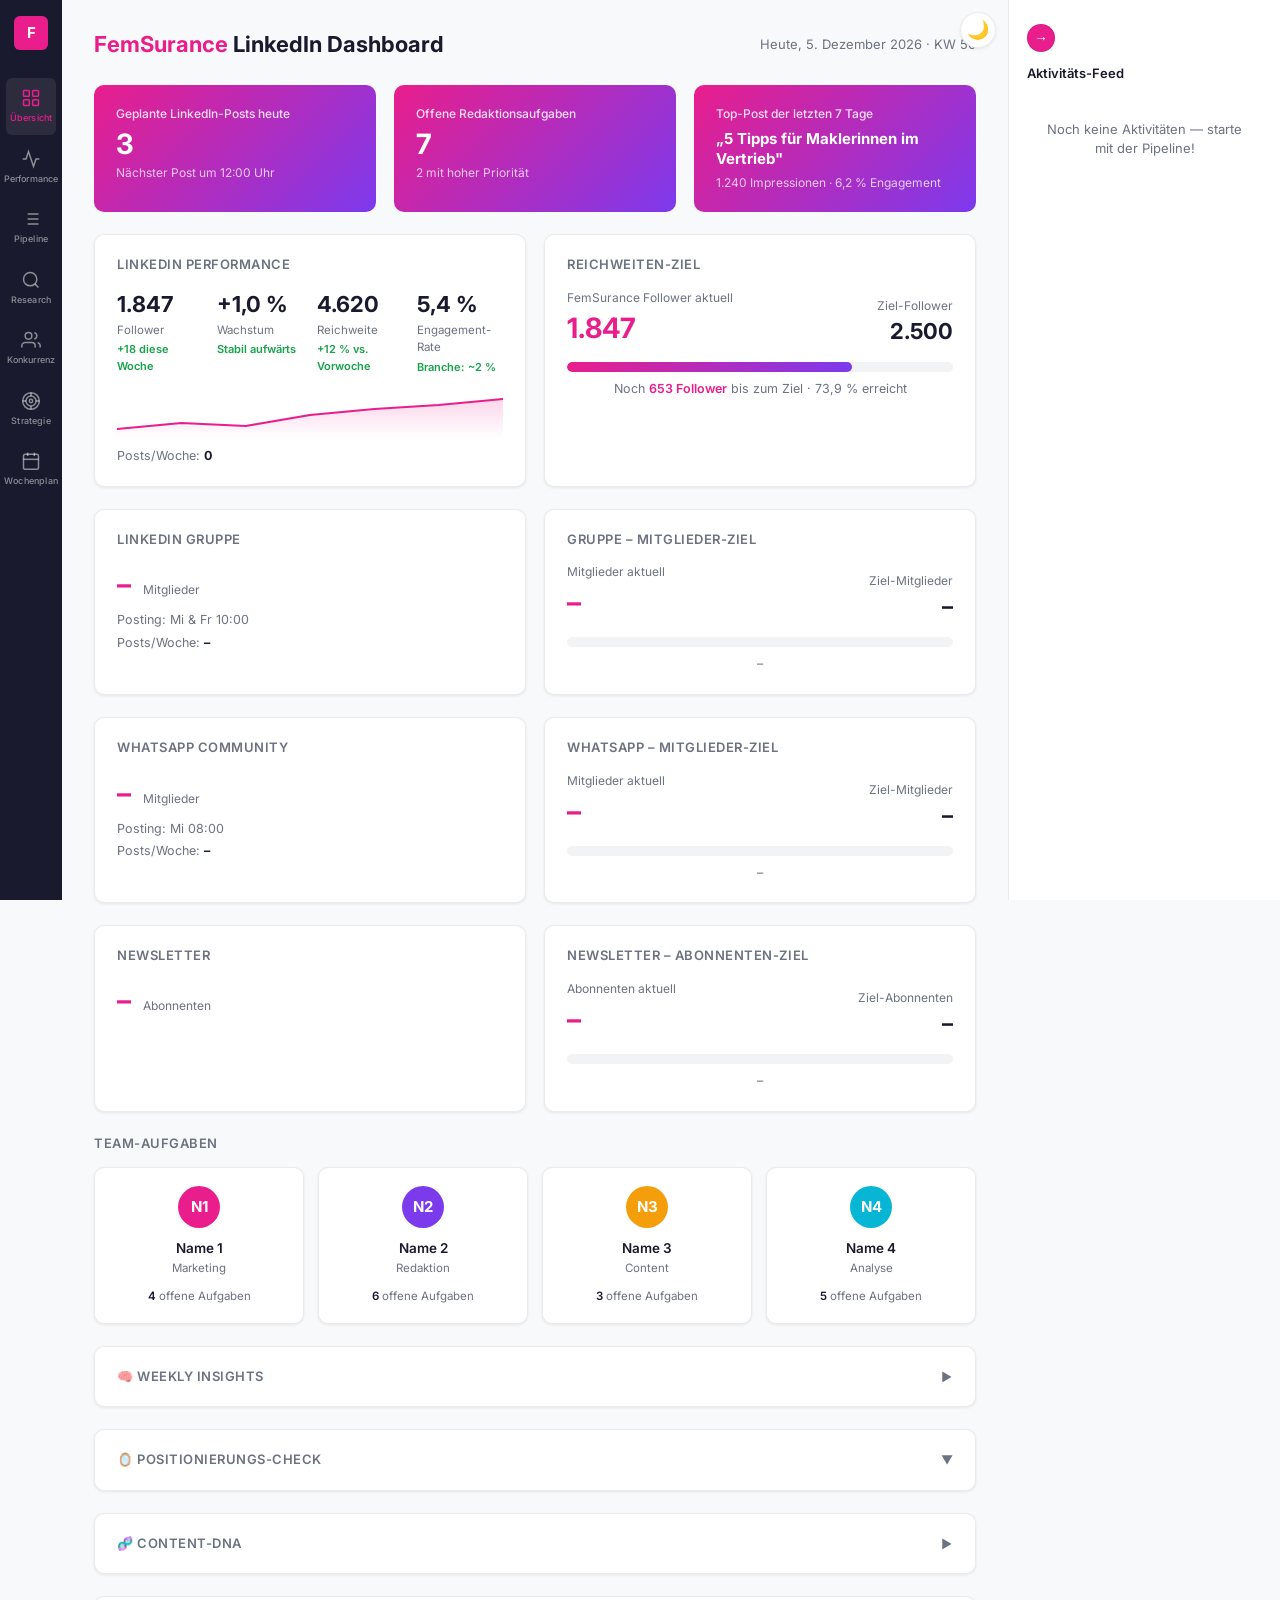
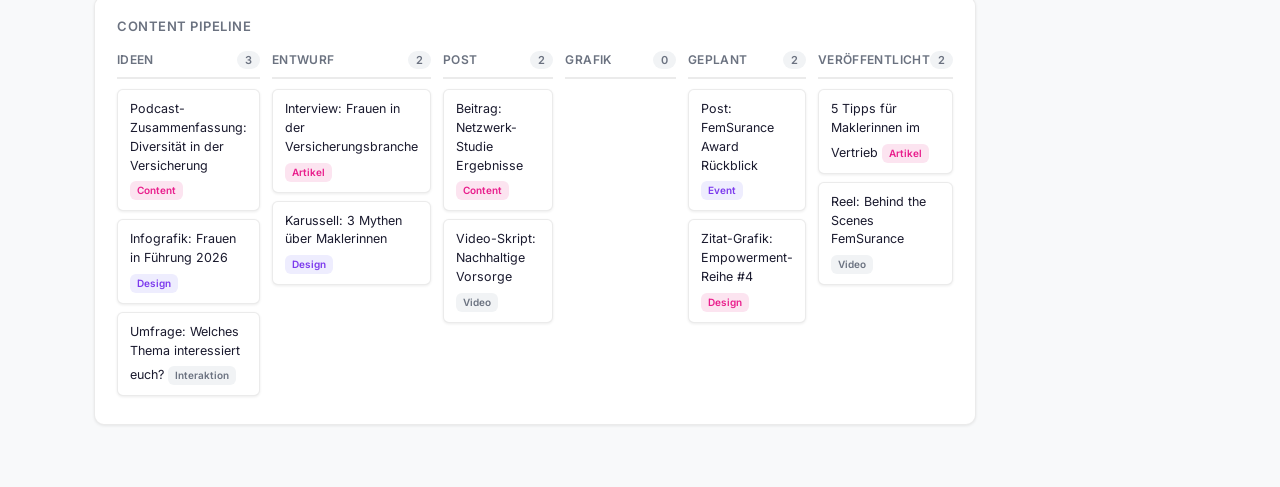
==== dashboard.html @ 6091cc31 "Extract 126 inline styles into CSS classes across 5 files Reduced inline style="" attributes from ~2" ====
<!DOCTYPE html>
<html lang="de">
<head>
<meta charset="UTF-8">
<meta name="viewport" content="width=device-width, initial-scale=1.0">
<title>FemSurance LinkedIn Dashboard</title>
<link rel="preconnect" href="https://fonts.googleapis.com">
<link rel="preconnect" href="https://fonts.gstatic.com" crossorigin>
<link href="https://fonts.googleapis.com/css2?family=Inter:wght@400;500;600;700&display=swap" rel="stylesheet">
<link rel="stylesheet" href="shared.css">
<style>
/* ── Fade-up Animation ── */
@keyframes fadeUp {
  from { opacity: 0; transform: translateY(18px); }
  to   { opacity: 1; transform: translateY(0); }
}
.fade-up {
  opacity: 0;
  animation: fadeUp 0.5s ease forwards;
}
.fade-up:nth-child(1)  { animation-delay: 0.04s; }
.fade-up:nth-child(2)  { animation-delay: 0.10s; }
.fade-up:nth-child(3)  { animation-delay: 0.16s; }
.fade-up:nth-child(4)  { animation-delay: 0.22s; }
.fade-up:nth-child(5)  { animation-delay: 0.28s; }
.fade-up:nth-child(6)  { animation-delay: 0.34s; }
.fade-up:nth-child(7)  { animation-delay: 0.40s; }
.fade-up:nth-child(8)  { animation-delay: 0.46s; }

/* ── Right Sidebar ── */
.sidebar-right {
  position: fixed;
  top: 0; right: 0;
  width: 272px; height: 100vh;
  background: var(--bg-card);
  border-left: 1px solid var(--border);
  overflow-y: auto;
  padding: 24px 18px;
  z-index: 90;
  transition: width 0.3s ease, padding 0.3s ease;
}
.sidebar-right.collapsed {
  width: 40px; padding: 24px 6px; overflow: hidden;
}
.sidebar-right.collapsed h3,
.sidebar-right.collapsed .activity-feed { display: none; }
.feed-toggle {
  width: 28px; height: 28px; border: 1px solid var(--border);
  border-radius: 50%; background: var(--fem-pink); color: #fff;
  cursor: pointer; display: flex; align-items: center; justify-content: center;
  font-size: var(--text-lg); margin-bottom: var(--space-md); transition: transform 0.3s;
  flex-shrink: 0;
}
.feed-toggle:hover { opacity: 0.9; }
.sidebar-right.collapsed .feed-toggle { margin: 0 auto 8px; }
.feed-label {
  writing-mode: vertical-rl; text-orientation: mixed;
  font-size: var(--text-sm); font-weight: 600; color: var(--text-secondary);
  text-align: center; display: none;
}
.sidebar-right.collapsed .feed-label { display: block; margin: 0 auto; }
.sidebar-right h3 {
  font-size: var(--text-md);
  font-weight: 600;
  margin-bottom: var(--space-lg);
  color: var(--text-primary);
}
.activity-feed { display: flex; flex-direction: column; gap: var(--space-md); }
.activity-item {
  display: flex; gap: 10px;
  padding-bottom: 12px;
  border-bottom: 1px solid var(--border);
}
.activity-item:last-child { border-bottom: none; }
.activity-dot {
  width: 8px; height: 8px;
  border-radius: 50%;
  margin-top: 6px;
  flex-shrink: 0;
}
.activity-dot.pink   { background: var(--fem-pink); }
.activity-dot.purple { background: var(--fem-purple); }
.activity-dot.gray   { background: var(--text-secondary); }
.activity-text {
  font-size: 12.5px;
  color: var(--text-primary);
  line-height: 1.55;
}
.activity-text span {
  font-weight: 600;
}
.activity-time {
  font-size: var(--text-sm);
  color: var(--text-secondary);
  margin-top: 2px;
}

/* ── Main Content ── */
.main {
  margin-left: 62px;
  margin-right: 272px;
  padding: 28px 32px 40px;
  min-height: 100vh;
  transition: margin-right 0.3s ease;
}
.page-header {
  display: flex;
  align-items: center;
  justify-content: space-between;
  margin-bottom: var(--space-2xl);
}
.page-header h1 {
  font-size: 22px;
  font-weight: 700;
}
.page-header h1 em {
  font-style: normal;
  color: var(--fem-pink);
}
.header-meta {
  font-size: var(--text-md);
  color: var(--text-secondary);
}

/* ── Cards ── */
.card {
  background: var(--bg-card);
  border: 1px solid var(--border);
  border-radius: var(--radius-md);
  box-shadow: var(--shadow);
  transition: box-shadow 0.2s;
  padding: 20px 22px;
}
.card:hover { box-shadow: 0 4px 12px rgba(0,0,0,0.1); }
.card-title {
  font-size: var(--text-md);
  font-weight: 600;
  color: var(--text-secondary);
  text-transform: uppercase;
  letter-spacing: 0.04em;
  margin-bottom: 14px;
}

/* ── Heute Banner ── */
.banner {
  display: grid;
  grid-template-columns: repeat(3, 1fr);
  gap: 18px;
  margin-bottom: 22px;
}
.banner-item {
  background: linear-gradient(135deg, var(--fem-pink), var(--fem-purple));
  border-radius: var(--radius-md);
  padding: 20px 22px;
  color: #fff;
}
.banner-item .label {
  font-size: var(--text-base);
  opacity: 0.85;
  margin-bottom: 6px;
  font-weight: 500;
}
.banner-item .value {
  font-size: 28px;
  font-weight: 700;
  line-height: 1.1;
}
.banner-item .sub {
  font-size: var(--text-base);
  opacity: 0.75;
  margin-top: 4px;
}

/* ── Stats Row ── */
.stats-row {
  display: grid;
  grid-template-columns: 1fr 1fr;
  gap: 18px;
  margin-bottom: 22px;
}

/* LinkedIn Performance */
.perf-grid {
  display: grid;
  grid-template-columns: repeat(4, 1fr);
  gap: 14px;
  margin-bottom: var(--space-lg);
}
.perf-stat .perf-value {
  font-size: 22px;
  font-weight: 700;
  color: var(--text-primary);
}
.perf-stat .perf-label {
  font-size: 11.5px;
  color: var(--text-secondary);
  margin-top: 1px;
}
.perf-stat .perf-change {
  font-size: var(--text-sm);
  font-weight: 600;
  margin-top: 2px;
}
.perf-change.up   { color: var(--color-success); }
.perf-change.down { color: var(--color-danger); }

/* Sparkline */
.sparkline-container {
  width: 100%;
  height: 48px;
  position: relative;
}
.sparkline-container svg {
  width: 100%;
  height: 100%;
}

/* Reichweiten-Ziel */
.goal-row {
  display: flex;
  justify-content: space-between;
  align-items: flex-end;
  margin-bottom: 14px;
}
.goal-current .goal-value {
  font-size: 28px;
  font-weight: 700;
  color: var(--fem-pink);
}
.goal-current .goal-label {
  font-size: var(--text-base);
  color: var(--text-secondary);
}
.goal-target {
  text-align: right;
}
.goal-target .goal-value {
  font-size: 22px;
  font-weight: 700;
  color: var(--text-primary);
}
.goal-target .goal-label {
  font-size: var(--text-base);
  color: var(--text-secondary);
}
.progress-track {
  width: 100%;
  height: 10px;
  background: var(--bg-secondary);
  border-radius: 5px;
  overflow: hidden;
  margin-bottom: var(--space-sm);
}
.progress-fill {
  height: 100%;
  background: linear-gradient(90deg, var(--fem-pink), var(--fem-purple));
  border-radius: 5px;
  transition: width 1s ease;
}
.goal-diff {
  font-size: 12.5px;
  color: var(--text-secondary);
  text-align: center;
}
.goal-diff strong {
  color: var(--fem-pink);
  font-weight: 600;
}

/* ── Kanban ── */
.kanban-section { margin-bottom: 22px; }
.kanban-board {
  display: grid;
  grid-template-columns: repeat(6, 1fr);
  gap: var(--space-md);
}
.kanban-col {
  min-height: 120px;
}
.kanban-col-header {
  display: flex;
  align-items: center;
  justify-content: space-between;
  margin-bottom: 10px;
  padding-bottom: 8px;
  border-bottom: 2px solid var(--border);
}
.kanban-col-title {
  font-size: var(--text-base);
  font-weight: 600;
  color: var(--text-secondary);
  text-transform: uppercase;
  letter-spacing: 0.03em;
}
.kanban-count {
  font-size: var(--text-sm);
  font-weight: 600;
  background: var(--bg-secondary);
  color: var(--text-secondary);
  border-radius: var(--radius-md);
  padding: 1px 8px;
}
.kanban-card {
  background: var(--bg-card);
  border: 1px solid var(--border);
  border-radius: var(--radius-sm);
  padding: 10px 12px;
  margin-bottom: var(--space-sm);
  font-size: 12.5px;
  color: var(--text-primary);
  box-shadow: var(--shadow);
}
.kanban-card .kanban-tag {
  display: inline-block;
  font-size: var(--text-xs);
  font-weight: 600;
  padding: 2px 7px;
  border-radius: var(--radius-sm);
  margin-top: 6px;
}
.tag-pink   { background: var(--fem-pink-light); color: var(--fem-pink); }
.tag-purple { background: var(--fem-purple-light); color: var(--fem-purple); }
.tag-gray   { background: var(--bg-secondary); color: var(--text-secondary); }

/* ── Team Section ── */
.team-section { margin-bottom: 22px; }
.team-grid {
  display: grid;
  grid-template-columns: repeat(4, 1fr);
  gap: 14px;
}
.team-card {
  background: var(--bg-card);
  border: 1px solid var(--border);
  border-radius: var(--radius-md);
  padding: 18px 16px;
  box-shadow: var(--shadow);
  text-align: center;
}
.team-avatar {
  width: 42px; height: 42px;
  border-radius: 50%;
  margin: 0 auto 10px;
  display: flex; align-items: center; justify-content: center;
  font-weight: 700; font-size: 15px; color: #fff;
}
.team-card:nth-child(1) .team-avatar { background: var(--fem-pink); }
.team-card:nth-child(2) .team-avatar { background: var(--fem-purple); }
.team-card:nth-child(3) .team-avatar { background: #f59e0b; }
.team-card:nth-child(4) .team-avatar { background: var(--color-info); }
.team-name {
  font-size: 13.5px;
  font-weight: 600;
  margin-bottom: 2px;
}
.team-role {
  font-size: 11.5px;
  color: var(--text-secondary);
  margin-bottom: 10px;
}
.team-tasks {
  font-size: 11.5px;
  color: var(--text-secondary);
}
.team-tasks strong {
  color: var(--text-primary);
  font-weight: 600;
}

/* ── Scrollbar ── */
.sidebar-right::-webkit-scrollbar { width: 4px; }
.sidebar-right::-webkit-scrollbar-thumb { background: var(--border); border-radius: 2px; }

/* Insight Engine */
.insight-header { display:flex; align-items:center; cursor:pointer; user-select:none; }
.insight-header .card-title { margin-bottom:0; flex:1; }
.insight-chevron { font-size:var(--text-base); color:var(--text-secondary); transition:transform 0.25s; }
.insight-header.collapsed .insight-chevron { transform:rotate(-90deg); }
.insight-timestamp { font-size:var(--text-sm); color:var(--text-secondary); margin-left:10px; }
.insight-body { overflow:hidden; transition:max-height 0.3s ease, opacity 0.25s; max-height:2000px; opacity:1; }
.insight-body.collapsed { max-height:0; opacity:0; padding:0; }
.insight-btn { padding:10px 22px; border:none; border-radius:var(--radius-sm); background:var(--fem-pink); color:#fff; font-family:inherit; font-size:var(--text-md); font-weight:600; cursor:pointer; transition:opacity 0.2s; }
.insight-btn:hover { opacity:0.9; }
.insight-btn:disabled { opacity:0.5; cursor:not-allowed; }
.insight-btn-outline { padding:8px 16px; border:1px solid var(--border); border-radius:var(--radius-sm); background:var(--bg-card); font-family:inherit; font-size:var(--text-base); font-weight:600; color:var(--text-secondary); cursor:pointer; transition:all 0.2s; }
.insight-btn-outline:hover { border-color:var(--fem-pink); color:var(--fem-pink); }
.insight-btn-outline.success { background:var(--color-success-bg); color:var(--color-success); border-color:var(--color-success); }
.insight-output { margin-top:14px; padding:18px 22px; background:var(--bg-secondary); border-radius:var(--radius-md); font-size:var(--text-md); line-height:1.7; white-space:pre-wrap; color:var(--text-primary); }
.insight-output strong { color:var(--fem-pink); }
.insight-actions { display:flex; gap: var(--space-sm); margin-top:12px; }
/* ── Page-specific overrides ── */
.dm-toggle { right: 284px; }
/* ── Dark Mode (page-specific) ── */
body.dark-mode .sidebar-right { background:var(--bg-card); }
body.dark-mode .tag-pink { background: rgba(233,30,140,0.2); color: var(--fem-pink); }
body.dark-mode .tag-purple { background: rgba(124,58,237,0.2); color: var(--fem-purple); }
body.dark-mode .tag-gray { background: rgba(255,255,255,0.1); }
/* ── Responsive ── */
@media (max-width: 1024px) {
  .main { margin-right: 0; }
  .sidebar-right { display: none; }
  .stats-row, .kanal-row { grid-template-columns: 1fr 1fr; }
}
@media (max-width: 768px) {
  .stats-row, .kanal-row { grid-template-columns: 1fr; }
  .pipeline-kanban { grid-template-columns: repeat(3, 1fr); }
}
@media (max-width: 480px) {
  .pipeline-kanban { grid-template-columns: 1fr 1fr; }
}

/* ── Extracted utility classes ── */
.stat-value-hero { font-size:28px; font-weight:700; color:var(--fem-pink); }
.meta-text-sm { font-size:12px; color:var(--text-secondary); }
.meta-text-inline { font-size:11px; color:var(--text-secondary); margin-left:10px; }
.stat-baseline-row { display:flex; align-items:baseline; gap:12px; margin-bottom:6px; }
.mb-22 { margin-bottom:22px; }
.mb-12 { margin-bottom:12px; }
.mb-0 { margin-bottom:0; }
.clickable { cursor:pointer; }
.text-pink { color:var(--fem-pink); }
.text-primary { color:var(--text-primary); }
</style>
</head>
<body>
<button class="dm-toggle" id="dmToggle" title="Dark Mode" aria-label="Dark Mode umschalten">🌙</button>

<!-- ══════════ Left Navigation ══════════ -->
<nav class="nav-left" role="navigation" aria-label="Hauptnavigation">
  <div class="nav-logo">F</div>
  <ul class="nav-links">
    <a href="dashboard.html" class="active">
      <svg viewBox="0 0 24 24"><rect x="3" y="3" width="7" height="7" rx="1"/><rect x="14" y="3" width="7" height="7" rx="1"/><rect x="3" y="14" width="7" height="7" rx="1"/><rect x="14" y="14" width="7" height="7" rx="1"/></svg>
      Übersicht
    </a>
    <a href="performance.html">
      <svg viewBox="0 0 24 24"><polyline points="22 12 18 12 15 21 9 3 6 12 2 12"/></svg>
      Performance
    </a>
    <a href="pipeline.html">
      <svg viewBox="0 0 24 24"><line x1="8" y1="6" x2="21" y2="6"/><line x1="8" y1="12" x2="21" y2="12"/><line x1="8" y1="18" x2="21" y2="18"/><line x1="3" y1="6" x2="3.01" y2="6"/><line x1="3" y1="12" x2="3.01" y2="12"/><line x1="3" y1="18" x2="3.01" y2="18"/></svg>
      Pipeline
    </a>
    <a href="research.html">
      <svg viewBox="0 0 24 24"><circle cx="11" cy="11" r="8"/><line x1="21" y1="21" x2="16.65" y2="16.65"/></svg>
      Research
    </a>
    <a href="konkurrenz.html">
      <svg viewBox="0 0 24 24"><path d="M17 21v-2a4 4 0 0 0-4-4H5a4 4 0 0 0-4 4v2"/><circle cx="9" cy="7" r="4"/><path d="M23 21v-2a4 4 0 0 0-3-3.87"/><path d="M16 3.13a4 4 0 0 1 0 7.75"/></svg>
      Konkurrenz
    </a>
    <a href="strategie.html">
      <svg viewBox="0 0 24 24"><circle cx="12" cy="12" r="10"/><circle cx="12" cy="12" r="6"/><circle cx="12" cy="12" r="2"/><line x1="12" y1="2" x2="12" y2="6"/><line x1="12" y1="18" x2="12" y2="22"/><line x1="2" y1="12" x2="6" y2="12"/><line x1="18" y1="12" x2="22" y2="12"/></svg>
      Strategie
    </a>
    <a href="wochenplan.html">
      <svg viewBox="0 0 24 24"><rect x="3" y="4" width="18" height="18" rx="2" ry="2"/><line x1="16" y1="2" x2="16" y2="6"/><line x1="8" y1="2" x2="8" y2="6"/><line x1="3" y1="10" x2="21" y2="10"/></svg>
      Wochenplan
    </a>
  </ul>
</nav>

<!-- ══════════ Right Sidebar – Aktivitäts-Feed ══════════ -->
<aside class="sidebar-right" id="feedSidebar">
  <button class="feed-toggle" id="feedToggle" title="Feed ein-/ausblenden">→</button>
  <div class="feed-label">Feed</div>
  <h3>Aktivitäts-Feed</h3>
  <div class="activity-feed" id="activityFeed"></div>
</aside>

<!-- ══════════ Main Content ══════════ -->
<main class="main">

  <!-- Header -->
  <div class="page-header fade-up">
    <h1><em>FemSurance</em> LinkedIn Dashboard</h1>
    <div class="header-meta" id="headerMeta">Heute, 4. April 2026 · KW 14</div>
  </div>

  <!-- ── Heute Banner ── -->
  <div class="banner fade-up">
    <div class="banner-item">
      <div class="label">Geplante LinkedIn-Posts heute</div>
      <div class="value" id="dashPlanned">3</div>
      <div class="sub">Nächster Post um 12:00 Uhr</div>
    </div>
    <div class="banner-item">
      <div class="label">Offene Redaktionsaufgaben</div>
      <div class="value" id="dashTasks">7</div>
      <div class="sub">2 mit hoher Priorität</div>
    </div>
    <div class="banner-item">
      <div class="label">Top-Post der letzten 7 Tage</div>
      <div class="value" style="font-size:15px; line-height:1.35; margin-top:2px;">„5 Tipps für Maklerinnen im Vertrieb"</div>
      <div class="sub">1.240 Impressionen · 6,2 % Engagement</div>
    </div>
  </div>

  <!-- ── Stats Row ── -->
  <div class="stats-row">

    <!-- LinkedIn Performance -->
    <div class="card fade-up">
      <div class="card-title">LinkedIn Performance</div>
      <div class="perf-grid">
        <div class="perf-stat">
          <div class="perf-value">1.847</div>
          <div class="perf-label">Follower</div>
          <div class="perf-change up">+18 diese Woche</div>
        </div>
        <div class="perf-stat">
          <div class="perf-value">+1,0 %</div>
          <div class="perf-label">Wachstum</div>
          <div class="perf-change up">Stabil aufwärts</div>
        </div>
        <div class="perf-stat">
          <div class="perf-value">4.620</div>
          <div class="perf-label">Reichweite</div>
          <div class="perf-change up">+12 % vs. Vorwoche</div>
        </div>
        <div class="perf-stat">
          <div class="perf-value">5,4 %</div>
          <div class="perf-label">Engagement-Rate</div>
          <div class="perf-change up">Branche: ~2 %</div>
        </div>
      </div>
      <div class="sparkline-container">
        <svg viewBox="0 0 300 48" preserveAspectRatio="none">
          <defs>
            <linearGradient id="sparkGrad" x1="0" y1="0" x2="0" y2="1">
              <stop offset="0%" stop-color="var(--fem-pink)" stop-opacity="0.18"/>
              <stop offset="100%" stop-color="var(--fem-pink)" stop-opacity="0"/>
            </linearGradient>
          </defs>
          <path d="M0,38 L50,32 L100,35 L150,24 L200,18 L250,14 L300,8" fill="none" stroke="var(--fem-pink)" stroke-width="2" stroke-linecap="round" stroke-linejoin="round"/>
          <path d="M0,38 L50,32 L100,35 L150,24 L200,18 L250,14 L300,8 L300,48 L0,48 Z" fill="url(#sparkGrad)"/>
        </svg>
      </div>
      <div style="font-size:12.5px; color:var(--text-secondary); margin-top:8px;">Posts/Woche: <strong class="text-primary" id="dashCompanyPpw">0</strong></div>
    </div>

    <!-- Reichweiten-Ziel -->
    <div class="card fade-up">
      <div class="card-title">Reichweiten-Ziel</div>
      <div class="goal-row">
        <div class="goal-current">
          <div class="goal-label">FemSurance Follower aktuell</div>
          <div class="goal-value">1.847</div>
        </div>
        <div class="goal-target">
          <div class="goal-label">Ziel-Follower</div>
          <div class="goal-value">2.500</div>
        </div>
      </div>
      <div class="progress-track">
        <div class="progress-fill" style="width: 73.9%;"></div>
      </div>
      <div class="goal-diff">Noch <strong>653 Follower</strong> bis zum Ziel · 73,9 % erreicht</div>
    </div>
  </div>

  <!-- ── LinkedIn Gruppe ── -->
  <div class="stats-row">
    <div class="card fade-up">
      <div class="card-title">LinkedIn Gruppe</div>
      <div class="stat-baseline-row">
        <div class="stat-value-hero" id="dashGruppeCount">–</div>
        <div class="meta-text-sm">Mitglieder</div>
      </div>
      <div style="font-size:12.5px; color:var(--text-secondary); margin-bottom:4px;">Posting: Mi &amp; Fr 10:00</div>
      <div style="font-size:12.5px; color:var(--text-secondary);">Posts/Woche: <strong class="text-primary" id="dashGruppePpw">–</strong></div>
    </div>
    <div class="card fade-up">
      <div class="card-title">Gruppe – Mitglieder-Ziel</div>
      <div class="goal-row">
        <div class="goal-current">
          <div class="goal-label">Mitglieder aktuell</div>
          <div class="goal-value text-pink" id="dashGruppeCurrent">–</div>
        </div>
        <div class="goal-target">
          <div class="goal-label">Ziel-Mitglieder</div>
          <div class="goal-value" id="dashGruppeGoalVal">–</div>
        </div>
      </div>
      <div class="progress-track">
        <div class="progress-fill" id="dashGruppeBar" style="width:0%;"></div>
      </div>
      <div class="goal-diff" id="dashGruppeDiff">–</div>
    </div>
  </div>

  <!-- ── WhatsApp Community ── -->
  <div class="stats-row">
    <div class="card fade-up">
      <div class="card-title">WhatsApp Community</div>
      <div class="stat-baseline-row">
        <div class="stat-value-hero" id="dashWhatsappCount">–</div>
        <div class="meta-text-sm">Mitglieder</div>
      </div>
      <div style="font-size:12.5px; color:var(--text-secondary); margin-bottom:4px;">Posting: Mi 08:00</div>
      <div style="font-size:12.5px; color:var(--text-secondary);">Posts/Woche: <strong class="text-primary" id="dashWhatsappPpw">–</strong></div>
    </div>
    <div class="card fade-up">
      <div class="card-title">WhatsApp – Mitglieder-Ziel</div>
      <div class="goal-row">
        <div class="goal-current">
          <div class="goal-label">Mitglieder aktuell</div>
          <div class="goal-value text-pink" id="dashWhatsappCurrent">–</div>
        </div>
        <div class="goal-target">
          <div class="goal-label">Ziel-Mitglieder</div>
          <div class="goal-value" id="dashWhatsappGoalVal">–</div>
        </div>
      </div>
      <div class="progress-track">
        <div class="progress-fill" id="dashWhatsappBar" style="width:0%;"></div>
      </div>
      <div class="goal-diff" id="dashWhatsappDiff">–</div>
    </div>
  </div>

  <!-- ── Newsletter ── -->
  <div class="stats-row">
    <div class="card fade-up">
      <div class="card-title">Newsletter</div>
      <div class="stat-baseline-row">
        <div class="stat-value-hero" id="dashNewsletterCount">–</div>
        <div class="meta-text-sm">Abonnenten</div>
      </div>
    </div>
    <div class="card fade-up">
      <div class="card-title">Newsletter – Abonnenten-Ziel</div>
      <div class="goal-row">
        <div class="goal-current">
          <div class="goal-label">Abonnenten aktuell</div>
          <div class="goal-value text-pink" id="dashNewsletterCurrent">–</div>
        </div>
        <div class="goal-target">
          <div class="goal-label">Ziel-Abonnenten</div>
          <div class="goal-value" id="dashNewsletterGoalVal">–</div>
        </div>
      </div>
      <div class="progress-track">
        <div class="progress-fill" id="dashNewsletterBar" style="width:0%;"></div>
      </div>
      <div class="goal-diff" id="dashNewsletterDiff">–</div>
    </div>
  </div>

  <!-- ── Team-Aufgaben ── -->
  <div class="team-section fade-up">
    <div class="card-title" style="margin-bottom: 14px;">Team-Aufgaben</div>
    <div class="team-grid">
      <div class="team-card">
        <div class="team-avatar">N1</div>
        <div class="team-name">Name 1</div>
        <div class="team-role">Marketing</div>
        <div class="team-tasks"><strong>4</strong> offene Aufgaben</div>
      </div>
      <div class="team-card">
        <div class="team-avatar">N2</div>
        <div class="team-name">Name 2</div>
        <div class="team-role">Redaktion</div>
        <div class="team-tasks"><strong>6</strong> offene Aufgaben</div>
      </div>
      <div class="team-card">
        <div class="team-avatar">N3</div>
        <div class="team-name">Name 3</div>
        <div class="team-role">Content</div>
        <div class="team-tasks"><strong>3</strong> offene Aufgaben</div>
      </div>
      <div class="team-card">
        <div class="team-avatar">N4</div>
        <div class="team-name">Name 4</div>
        <div class="team-role">Analyse</div>
        <div class="team-tasks"><strong>5</strong> offene Aufgaben</div>
      </div>
    </div>
  </div>

  <!-- ── Insight Engine ── -->
  <div class="card fade-up mb-22">
    <div class="insight-header" id="insightHeader">
      <div class="card-title">🧠 Weekly Insights</div>
      <span class="insight-timestamp" id="insightTimestamp"></span>
      <span class="insight-chevron">▼</span>
    </div>
    <div class="insight-body" id="insightBody">
      <div class="mb-12">
        <button class="insight-btn" id="insightGenBtn">Insights generieren</button>
        <span class="meta-text-inline">Analysiert Performance, Konkurrenz &amp; Trends</span>
      </div>
      <div id="insightOutput"></div>
      <div class="insight-actions" id="insightActions" style="display:none;">
        <button class="insight-btn-outline" id="insightCopy">📋 Kopieren</button>
        <button class="insight-btn-outline" id="insightToWP">→ Wochenplan übernehmen</button>
      </div>
    </div>
  </div>

  <!-- ── Positionierungs-Check ── -->
  <div class="card fade-up mb-22">
    <div class="insight-header clickable" id="posHeader">
      <div class="card-title mb-0">🪞 Positionierungs-Check</div>
      <span class="insight-timestamp" id="posTimestamp"></span>
      <span class="insight-chevron">▼</span>
    </div>
    <div class="insight-body collapsed" id="posBody">
      <div class="mb-12">
        <button class="insight-btn" id="posGenBtn">🪞 Check starten</button>
        <span class="meta-text-inline">Analysiert wie FemSurance aktuell wirkt</span>
      </div>
      <div id="posOutput"></div>
      <div class="insight-actions" id="posActions" style="display:none;">
        <button class="insight-btn-outline" id="posCopy">📋 Kopieren</button>
        <button class="insight-btn-outline" id="posToWP">→ Wochenplan übernehmen</button>
      </div>
    </div>
  </div>

  <!-- ── Content-DNA ── -->
  <div class="card fade-up mb-22">
    <div class="insight-header collapsed clickable" id="dnaHeader">
      <div class="card-title mb-0">🧬 Content-DNA</div>
      <span class="insight-timestamp" id="dnaTimestamp"></span>
      <span class="insight-chevron">▼</span>
    </div>
    <div class="insight-body collapsed" id="dnaBody">
      <div class="mb-12">
        <button class="insight-btn" id="dnaGenBtn">🧬 DNA analysieren</button>
        <span class="meta-text-inline">Erkennt das Muster das FemSurance einzigartig macht</span>
      </div>
      <div id="dnaOutput"></div>
      <div class="insight-actions" id="dnaActions" style="display:none;">
        <button class="insight-btn-outline" id="dnaCopy">📋 Kopieren</button>
        <button class="insight-btn-outline" id="dnaToPlaybook">→ Playbook übernehmen</button>
      </div>
    </div>
  </div>


  <!-- ── Content Pipeline Kanban ── -->
  <div class="kanban-section card fade-up">
    <div class="card-title">Content Pipeline</div>
    <div class="kanban-board">

      <!-- Ideen -->
      <div class="kanban-col">
        <div class="kanban-col-header">
          <span class="kanban-col-title">Ideen</span>
          <span class="kanban-count" id="dashIdeen">3</span>
        </div>
        <div class="kanban-card">
          Podcast-Zusammenfassung: Diversität in der Versicherung
          <div class="kanban-tag tag-pink">Content</div>
        </div>
        <div class="kanban-card">
          Infografik: Frauen in Führung 2026
          <div class="kanban-tag tag-purple">Design</div>
        </div>
        <div class="kanban-card">
          Umfrage: Welches Thema interessiert euch?
          <div class="kanban-tag tag-gray">Interaktion</div>
        </div>
      </div>

      <!-- Entwurf -->
      <div class="kanban-col">
        <div class="kanban-col-header">
          <span class="kanban-col-title">Entwurf</span>
          <span class="kanban-count" id="dashEntwurf">2</span>
        </div>
        <div class="kanban-card">
          Interview: Frauen in der Versicherungsbranche
          <div class="kanban-tag tag-pink">Artikel</div>
        </div>
        <div class="kanban-card">
          Karussell: 3 Mythen über Maklerinnen
          <div class="kanban-tag tag-purple">Design</div>
        </div>
      </div>

      <!-- Post -->
      <div class="kanban-col">
        <div class="kanban-col-header">
          <span class="kanban-col-title">Post</span>
          <span class="kanban-count" id="dashPost">2</span>
        </div>
        <div class="kanban-card">
          Beitrag: Netzwerk-Studie Ergebnisse
          <div class="kanban-tag tag-pink">Content</div>
        </div>
        <div class="kanban-card">
          Video-Skript: Nachhaltige Vorsorge
          <div class="kanban-tag tag-gray">Video</div>
        </div>
      </div>

      <!-- Grafik -->
      <div class="kanban-col">
        <div class="kanban-col-header">
          <span class="kanban-col-title">Grafik</span>
          <span class="kanban-count" id="dashGrafik">0</span>
        </div>
      </div>

      <!-- Geplant -->
      <div class="kanban-col">
        <div class="kanban-col-header">
          <span class="kanban-col-title">Geplant</span>
          <span class="kanban-count" id="dashGeplant">2</span>
        </div>
        <div class="kanban-card">
          Post: FemSurance Award Rückblick
          <div class="kanban-tag tag-purple">Event</div>
        </div>
        <div class="kanban-card">
          Zitat-Grafik: Empowerment-Reihe #4
          <div class="kanban-tag tag-pink">Design</div>
        </div>
      </div>

      <!-- Veröffentlicht -->
      <div class="kanban-col">
        <div class="kanban-col-header">
          <span class="kanban-col-title">Veröffentlicht</span>
          <span class="kanban-count" id="dashPublish">2</span>
        </div>
        <div class="kanban-card">
          5 Tipps für Maklerinnen im Vertrieb
          <div class="kanban-tag tag-pink">Artikel</div>
        </div>
        <div class="kanban-card">
          Reel: Behind the Scenes FemSurance
          <div class="kanban-tag tag-gray">Video</div>
        </div>
      </div>

    </div>
  </div>



</main>

<script src="shared.js"></script>
<script>
const INSIGHT_API_KEY = ANTHROPIC_API_KEY;

// ── Feed Sidebar Toggle ──
(function() {
  const sidebar = document.getElementById('feedSidebar');
  const toggle = document.getElementById('feedToggle');
  const main = document.querySelector('.main');
  function setFeedState(collapsed) {
    if (collapsed) {
      sidebar.classList.add('collapsed');
      main.style.marginRight = '40px';
      toggle.textContent = '←';
    } else {
      sidebar.classList.remove('collapsed');
      main.style.marginRight = '272px';
      toggle.textContent = '→';
    }
    localStorage.setItem('fem_feed_collapsed', collapsed);
  }
  toggle.addEventListener('click', () => {
    setFeedState(!sidebar.classList.contains('collapsed'));
  });
  if (localStorage.getItem('fem_feed_collapsed') === 'true') setFeedState(true);
})();

// ── Load cached data from localStorage ──
(function() {
  const now = new Date();
  const meta = document.getElementById('headerMeta');
  const days = ['Sonntag','Montag','Dienstag','Mittwoch','Donnerstag','Freitag','Samstag'];
  const months = ['Januar','Februar','März','April','Mai','Juni','Juli','August','September','Oktober','November','Dezember'];
  const kw = Math.ceil(((now - new Date(now.getFullYear(),0,1)) / 86400000 + new Date(now.getFullYear(),0,1).getDay() + 1) / 7);
  meta.textContent = `Heute, ${now.getDate()}. ${months[now.getMonth()]} ${now.getFullYear()} · KW ${kw}`;

  // Pipeline board data
  try {
    const cards = JSON.parse(localStorage.getItem('fem_pipeline_board') || '[]');
    if (cards.length) {
      const count = col => cards.filter(c => c.col === col).length;
      // Migrate old "review" to "post"
      cards.forEach(c => { if (c.col === 'review') c.col = 'post'; });
      const ideen = count('ideen'), entwurf = count('entwurf'), post = count('post'), grafik = count('grafik'), geplant = count('geplant'), publish = count('publish');
      document.getElementById('dashIdeen').textContent = ideen;
      document.getElementById('dashEntwurf').textContent = entwurf;
      document.getElementById('dashPost').textContent = post;
      document.getElementById('dashGrafik').textContent = grafik;
      document.getElementById('dashGeplant').textContent = geplant;
      document.getElementById('dashPublish').textContent = publish;
      document.getElementById('dashPlanned').textContent = geplant;
      document.getElementById('dashTasks').textContent = ideen + entwurf + post + grafik;

      // Count published posts by platform in last 7 days
      const now7 = new Date();
      const weekAgo = new Date(now7.getTime() - 7 * 24 * 60 * 60 * 1000);
      function parseDue(d) {
        if (!d) return null;
        const parts = d.replace(/\.$/, '').split('.');
        if (parts.length < 2) return null;
        const day = parseInt(parts[0]), month = parseInt(parts[1]) - 1;
        const year = parts[2] ? parseInt(parts[2]) : now7.getFullYear();
        return new Date(year, month, day);
      }
      const published = cards.filter(c => c.col === 'publish');
      let cpCount = 0, grCount = 0, waCount = 0;
      published.forEach(c => {
        const d = parseDue(c.due);
        const recent = !d || d >= weekAgo;
        if (c.format === 'Company Page' && recent) cpCount++;
        else if (c.format === 'Gruppe' && recent) grCount++;
        else if (c.format === 'WhatsApp' && recent) waCount++;
      });
      document.getElementById('dashCompanyPpw').textContent = cpCount;
      document.getElementById('dashGruppePpw').textContent = grCount;
      document.getElementById('dashWhatsappPpw').textContent = waCount;
    }
  } catch(e) { console.warn('Daten-Ladefehler:', e.message); }

  // Konkurrenz data
  try {
    const raw = JSON.parse(localStorage.getItem('fem_konkurrenz_data') || '{}');
    const kd = Array.isArray(raw) ? {} : raw;
    const f = parseInt(kd.femFollower) || 0;
    const goal = parseInt(kd.goal) || 2500;
    const gm = parseInt(kd.gruppeMembers) || 0;
    const gg = parseInt(kd.gruppeGoal) || 0;
    const gpw = parseInt(kd.gruppePostsPerWeek) || 0;
    const wm = parseInt(kd.whatsappMembers) || 0;
    const wg = parseInt(kd.whatsappGoal) || 0;
    const wpw = parseInt(kd.whatsappPostsPerWeek) || 0;

    // Row 1: Company Page (Reichweiten-Ziel card, already in stats-row above)
    if (f > 0) {
      document.querySelectorAll('.perf-value')[0].textContent = f.toLocaleString('de-DE');
      document.querySelector('.goal-current .goal-value').textContent = f.toLocaleString('de-DE');
      document.querySelector('.goal-target .goal-value').textContent = goal.toLocaleString('de-DE');
      const pct = goal > 0 ? Math.min((f / goal) * 100, 100) : 0;
      const remaining = Math.max(goal - f, 0);
      document.querySelector('.progress-fill').style.width = pct.toFixed(1) + '%';
      document.querySelector('.goal-diff').innerHTML = `Noch <strong>${remaining.toLocaleString('de-DE')} Follower</strong> bis zum Ziel · ${pct.toFixed(1)} % erreicht`;
    }

    // Row 2: LinkedIn Gruppe
    function updateGoalBlock(current, goal, countId, currentId, goalValId, barId, diffId, label) {
      const c = parseInt(current) || 0, g = parseInt(goal) || 0;
      document.getElementById(countId).textContent = c > 0 ? c.toLocaleString('de-DE') : '–';
      document.getElementById(currentId).textContent = c > 0 ? c.toLocaleString('de-DE') : '–';
      document.getElementById(goalValId).textContent = g > 0 ? g.toLocaleString('de-DE') : '–';
      const pct = g > 0 ? Math.min((c / g) * 100, 100) : 0;
      const remaining = Math.max(g - c, 0);
      document.getElementById(barId).style.width = pct.toFixed(1) + '%';
      document.getElementById(diffId).innerHTML = g > 0
        ? `Noch <strong>${remaining.toLocaleString('de-DE')} ${label}</strong> bis zum Ziel · ${pct.toFixed(1)} % erreicht`
        : '–';
    }
    updateGoalBlock(gm, gg, 'dashGruppeCount', 'dashGruppeCurrent', 'dashGruppeGoalVal', 'dashGruppeBar', 'dashGruppeDiff', 'Mitglieder');
    updateGoalBlock(wm, wg, 'dashWhatsappCount', 'dashWhatsappCurrent', 'dashWhatsappGoalVal', 'dashWhatsappBar', 'dashWhatsappDiff', 'Mitglieder');

    // Newsletter
    const ns = parseInt(kd.newsletterSubscribers) || 0;
    const ng = parseInt(kd.newsletterGoal) || 0;
    updateGoalBlock(ns, ng, 'dashNewsletterCount', 'dashNewsletterCurrent', 'dashNewsletterGoalVal', 'dashNewsletterBar', 'dashNewsletterDiff', 'Abonnenten');
  } catch(e) { console.warn('Daten-Ladefehler:', e.message); }
  // ══════════ AKTIVITÄTS-FEED ══════════
  function relTime(dateStr) {
    if (!dateStr) return '';
    const d = new Date(dateStr);
    if (isNaN(d)) return '';
    const now = new Date();
    const diffMs = now - d;
    const diffDays = Math.floor(diffMs / 86400000);
    if (diffDays === 0) return 'Heute';
    if (diffDays === 1) return 'Gestern';
    if (diffDays < 7) return `Vor ${diffDays} Tagen`;
    if (diffDays < 30) return `Vor ${Math.floor(diffDays / 7)} Wochen`;
    return `Vor ${Math.floor(diffDays / 30)} Monaten`;
  }

  function buildFeed() {
    const events = [];

    // 1. Pipeline card status changes (published posts)
    try {
      const cards = JSON.parse(localStorage.getItem('fem_pipeline_board') || '[]');
      const colLabels = { ideen: 'Ideen', entwurf: 'Entwurf', post: 'Post', grafik: 'Grafik', geplant: 'Geplant', publish: 'Veröffentlicht' };
      // Published posts
      cards.filter(c => c.col === 'publish' && !c.archivedOutline).slice(0, 5).forEach(c => {
        events.push({
          text: `<span>Post veröffentlicht</span>: „${c.title}" · ${c.format || ''}`,
          color: 'pink',
          date: c.due ? new Date(2026, parseInt(c.due.split('.')[1]) - 1, parseInt(c.due.split('.')[0])) : new Date(),
          sort: c.due ? new Date(2026, parseInt(c.due.split('.')[1]) - 1, parseInt(c.due.split('.')[0])).getTime() : Date.now() - 100
        });
      });
      // Recent cards in pipeline (not published)
      cards.filter(c => c.col !== 'publish' && c.col !== 'ideen').slice(0, 5).forEach(c => {
        events.push({
          text: `<span>Karte</span> „${c.title}" in ${colLabels[c.col] || c.col}`,
          color: 'gray',
          date: new Date(),
          sort: Date.now() - 200 - Math.random() * 100000
        });
      });
    } catch(e) { console.warn('Daten-Ladefehler:', e.message); }

    // 2. Saved weekly plans
    try {
      for (let i = 0; i < localStorage.length; i++) {
        const k = localStorage.key(i);
        if (k && k.startsWith('fem_wochenplan_KW')) {
          const kwMatch = k.match(/KW(\d+)_(\d+)/);
          if (kwMatch) {
            events.push({
              text: `<span>Wochenplan</span> KW ${kwMatch[1]} gespeichert`,
              color: 'purple',
              date: new Date(),
              sort: Date.now() - 300000
            });
          }
        }
      }
    } catch(e) { console.warn('Daten-Ladefehler:', e.message); }

    // 3. Follower update
    try {
      const kd = JSON.parse(localStorage.getItem('fem_konkurrenz_data') || '{}');
      const fol = Array.isArray(kd) ? 0 : (parseInt(kd.femFollower) || 0);
      if (fol > 0) {
        events.push({
          text: `<span>Follower</span> aktuell: ${fol.toLocaleString('de-DE')}`,
          color: 'pink',
          date: new Date(),
          sort: Date.now() - 500000
        });
      }
    } catch(e) { console.warn('Daten-Ladefehler:', e.message); }

    // 4. Performance history
    try {
      const hist = JSON.parse(localStorage.getItem('fem_performance_history') || '[]');
      hist.slice(0, 3).forEach(h => {
        const imp = h.inhalte_30d?.impressions || h.site?.impressions || h.post?.impressions || '';
        events.push({
          text: `<span>Performance</span> KW ${h.kw || '?'} gespeichert${imp ? ' · ' + parseInt(imp).toLocaleString('de-DE') + ' Impressions' : ''}`,
          color: 'purple',
          date: h.savedAt ? new Date(h.savedAt) : new Date(),
          sort: h.savedAt ? new Date(h.savedAt).getTime() : Date.now() - 600000
        });
      });
    } catch(e) { console.warn('Daten-Ladefehler:', e.message); }

    // Sort newest first, limit 15
    events.sort((a, b) => b.sort - a.sort);
    const feed = document.getElementById('activityFeed');

    if (!events.length) {
      feed.innerHTML = '<div style="padding:20px; text-align:center; color:var(--text-secondary); font-size:13px;">Noch keine Aktivitäten — starte mit der Pipeline!</div>';
      return;
    }

    feed.innerHTML = events.slice(0, 15).map(e => `
      <div class="activity-item">
        <div class="activity-dot ${e.color}"></div>
        <div>
          <div class="activity-text">${e.text}</div>
          <div class="activity-time">${relTime(e.date)}</div>
        </div>
      </div>
    `).join('');
  }
  buildFeed();

  // ══════════ INSIGHT ENGINE ══════════
  const currentKW = kw;

  // Collapse toggle
  const insightCollapsed = localStorage.getItem('fem_insights_collapsed') === 'true';
  if (insightCollapsed) {
    document.getElementById('insightHeader').classList.add('collapsed');
    document.getElementById('insightBody').classList.add('collapsed');
  }
  document.getElementById('insightHeader').addEventListener('click', () => {
    const h = document.getElementById('insightHeader');
    const b = document.getElementById('insightBody');
    h.classList.toggle('collapsed');
    b.classList.toggle('collapsed');
    localStorage.setItem('fem_insights_collapsed', h.classList.contains('collapsed'));
  });

  // Show last saved insights
  const insightKey = `fem_insights_KW${currentKW}`;
  const savedInsight = localStorage.getItem(insightKey);
  if (savedInsight) {
    try {
      const data = JSON.parse(savedInsight);
      showInsight(data.text, data.savedAt);
    } catch { showInsight(savedInsight); }
  } else {
    // If no insights, collapse by default
    if (!insightCollapsed) {
      document.getElementById('insightHeader').classList.add('collapsed');
      document.getElementById('insightBody').classList.add('collapsed');
    }
  }

  function showInsight(text, savedAt) {
    document.getElementById('insightOutput').innerHTML = `<div class="insight-output">${text.replace(/\n/g, '<br>')}</div>`;
    document.getElementById('insightActions').style.display = 'flex';
    if (savedAt) {
      const d = new Date(savedAt);
      document.getElementById('insightTimestamp').textContent = `Zuletzt: ${d.toLocaleDateString('de-DE')} ${d.toLocaleTimeString('de-DE',{hour:'2-digit',minute:'2-digit'})}`;
    }
    // Open if collapsed
    document.getElementById('insightHeader').classList.remove('collapsed');
    document.getElementById('insightBody').classList.remove('collapsed');
  }

  // Generate
  document.getElementById('insightGenBtn').addEventListener('click', async () => {
    const btn = document.getElementById('insightGenBtn');
    btn.disabled = true; btn.textContent = 'Wird analysiert...';

    try {
      // Collect all data
      const parts = [`Aktuelle KW: ${currentKW}`];

      const hist = JSON.parse(localStorage.getItem('fem_performance_history') || '[]');
      if (hist.length) {
        parts.push('## Performance (letzte 4 Wochen)\n' + hist.slice(0, 4).map(h => {
          const imp = h.inhalte_30d?.impressions || '';
          const fol = h.follower?.gesamt || '';
          const posts = (h.posts || []).map(p => `${p.titel}: ${p.engagement_rate || '–'}%`).join(', ');
          return `KW ${h.kw || '?'}: Impressions ${imp || '–'}, Follower ${fol || '–'}${posts ? ', Posts: ' + posts : ''}`;
        }).join('\n'));
      }

      const postPerf = JSON.parse(localStorage.getItem('fem_post_performance') || '{}');
      const topPosts = Object.entries(postPerf).filter(([,v]) => v.impressions).slice(0, 10);
      if (topPosts.length) {
        parts.push('## Letzte Posts\n' + topPosts.map(([id, v]) => `Imp: ${v.impressions}, Reak: ${v.reaktionen || 0}, Komm: ${v.kommentare || 0}, Klicks: ${v.klicks || 0}`).join('\n'));
      }

      try {
        const kdRaw = JSON.parse(localStorage.getItem('fem_konkurrenz_data') || '{}');
        if (!Array.isArray(kdRaw)) {
          parts.push(`## Kanäle\nFollower: ${kdRaw.femFollower || '–'}, Ziel: ${kdRaw.goal || '–'}, Gruppe: ${kdRaw.gruppeMembers || '–'}, WhatsApp: ${kdRaw.whatsappMembers || '–'}, Newsletter: ${kdRaw.newsletterSubscribers || '–'}`);
          if (kdRaw.accounts) parts.push('Konkurrenz: ' + kdRaw.accounts.filter(a => a.name).map(a => `${a.name}: ${a.followers || '–'} Follower`).join(', '));
        }
      } catch(e) { console.warn('Daten-Ladefehler:', e.message); }

      const lernstand = localStorage.getItem('fem_lernstand');
      if (lernstand) parts.push('## Lernstand\n' + lernstand.slice(0, 500));

      try {
        const themes = JSON.parse(localStorage.getItem('fem_research_themes') || '[]');
        if (themes.length) parts.push('## Aktuelle Themen\n' + themes.slice(0, 5).map(t => t.thema).join(', '));
      } catch(e) { console.warn('Daten-Ladefehler:', e.message); }

      const resp = await fetch('https://api.anthropic.com/v1/messages', {
        method: 'POST',
        headers: { 'Content-Type': 'application/json', 'x-api-key': INSIGHT_API_KEY, 'anthropic-version': '2023-06-01', 'anthropic-dangerous-direct-browser-access': 'true' },
        body: JSON.stringify({
          model: 'claude-sonnet-4-20250514', max_tokens: 1500,
          system: getStrategieContext() + `Du bist die FemSurance Insight Engine. Analysiere alle verfügbaren Daten und erstelle konkrete, actionable Insights für diese Woche.

Antworte in diesem exakten Format:

🧠 INSIGHTS KW [X]

📈 WAS FUNKTIONIERT:
— [Erkenntnis 1 mit konkreten Zahlen]
— [Erkenntnis 2 mit konkreten Zahlen]
— [Erkenntnis 3 mit konkreten Zahlen]

⚠️ WAS NICHT FUNKTIONIERT:
— [Erkenntnis 1]
— [Erkenntnis 2]

🎯 DIESE WOCHE TESTEN:
— [Konkrete Empfehlung 1]
— [Konkrete Empfehlung 2]

🔍 KONKURRENZ-LÜCKE:
— [Was machen Wettbewerber nicht was FemSurance machen könnte]

💡 EMPFEHLUNG:
— [1-2 konkrete Aktionen für diese Woche]

Basiere alles auf den gelieferten Daten. Keine generischen Aussagen. Jeder Punkt muss spezifisch und umsetzbar sein.`,
          messages: [{ role: 'user', content: parts.join('\n\n') }]
        })
      });

      if (!resp.ok) throw new Error('API-Fehler: ' + resp.status);
      const data = await resp.json();
      const text = data.content[0].text;
      const savedAt = new Date().toISOString();

      localStorage.setItem(insightKey, JSON.stringify({ text, savedAt }));
      showInsight(text, savedAt);

    } catch (err) {
      alert('Fehler: ' + err.message);
    }
    btn.disabled = false; btn.textContent = 'Insights generieren';
  });

  // Copy
  document.getElementById('insightCopy').addEventListener('click', () => {
    const text = document.querySelector('.insight-output')?.textContent || '';
    navigator.clipboard.writeText(text);
    const btn = document.getElementById('insightCopy');
    btn.textContent = 'Kopiert ✓'; btn.classList.add('success');
    setTimeout(() => { btn.textContent = '📋 Kopieren'; btn.classList.remove('success'); }, 2000);
  });

  // Send to Wochenplan
  document.getElementById('insightToWP').addEventListener('click', () => {
    const text = document.querySelector('.insight-output')?.textContent || '';
    const b6 = JSON.parse(localStorage.getItem('fem_wp_block6') || '{}');
    b6.text = (b6.text ? b6.text + '\n\n' : '') + '--- Insights KW ' + currentKW + ' ---\n' + text;
    localStorage.setItem('fem_wp_block6', JSON.stringify(b6));
    const btn = document.getElementById('insightToWP');
    btn.textContent = 'Übernommen ✓'; btn.classList.add('success');
    setTimeout(() => { btn.textContent = '→ Wochenplan übernehmen'; btn.classList.remove('success'); }, 2000);
  });

  // ══════════ POSITIONIERUNGS-CHECK ══════════
  document.getElementById('posHeader').addEventListener('click', () => {
    document.getElementById('posHeader').classList.toggle('collapsed');
    document.getElementById('posBody').classList.toggle('collapsed');
  });

  // Restore saved check
  const posKey = `fem_positionierung_KW${currentKW}`;
  const savedPos = localStorage.getItem(posKey);
  if (savedPos) {
    try {
      const data = JSON.parse(savedPos);
      showPosResult(data.text, data.savedAt);
    } catch { showPosResult(savedPos); }
  }

  function showPosResult(text, savedAt) {
    document.getElementById('posOutput').innerHTML = `<div class="insight-output">${text.replace(/\n/g, '<br>')}</div>`;
    document.getElementById('posActions').style.display = 'flex';
    if (savedAt) {
      const d = new Date(savedAt);
      document.getElementById('posTimestamp').textContent = `Zuletzt: ${d.toLocaleDateString('de-DE')} ${d.toLocaleTimeString('de-DE',{hour:'2-digit',minute:'2-digit'})}`;
    }
    document.getElementById('posHeader').classList.remove('collapsed');
    document.getElementById('posBody').classList.remove('collapsed');
  }

  document.getElementById('posGenBtn').addEventListener('click', async () => {
    const btn = document.getElementById('posGenBtn');
    btn.disabled = true; btn.textContent = '🪞 Wird analysiert...';
    try {
      const parts = [`Aktuelle KW: ${currentKW}`];
      // Last 10 posts
      const pCards = JSON.parse(localStorage.getItem('fem_pipeline_board') || '[]');
      const pubPosts = pCards.filter(c => c.col === 'publish' && !c.archivedOutline).slice(0, 10);
      const perf = JSON.parse(localStorage.getItem('fem_post_performance') || '{}');
      if (pubPosts.length) {
        parts.push('## Letzte Posts\n' + pubPosts.map(c => {
          const p = perf[c.id] || {};
          return `${c.title} (${c.format || '–'}) · Imp: ${p.impressions||'–'}, Eng: ${p.reaktionen||0}+${p.kommentare||0}`;
        }).join('\n'));
      }
      try { const pb = JSON.parse(localStorage.getItem('fem_playbook') || '{}'); if (pb.was_funktioniert) parts.push('Playbook: ' + pb.was_funktioniert.map(x => typeof x==='object'?x.text||x:x).filter(Boolean).join(', ')); } catch(e) { console.warn('Daten-Ladefehler:', e.message); }
      try { const t = JSON.parse(localStorage.getItem('fem_research_themes') || '[]'); if (t.length) parts.push('Themen: ' + t.slice(0,5).map(x=>x.thema).join(', ')); } catch(e) { console.warn('Daten-Ladefehler:', e.message); }

      try { const strat = JSON.parse(localStorage.getItem('fem_strategie') || '{}'); const sp = []; if (strat.fokusThemen) sp.push('Fokus: ' + strat.fokusThemen.map(f => f.thema || f).filter(Boolean).join(', ')); if (strat.positionierung?.wirken) sp.push('Wirken: ' + strat.positionierung.wirken); if (strat.zielgruppe) sp.push('Zielgruppe: ' + strat.zielgruppe.filter(Boolean).join(', ')); if (sp.length) parts.push('## FemSurance Strategie\n' + sp.join('\n')); } catch(e) { console.warn('Daten-Ladefehler:', e.message); }

      const resp = await fetch('https://api.anthropic.com/v1/messages', {
        method:'POST', headers:{'Content-Type':'application/json','x-api-key':INSIGHT_API_KEY,'anthropic-version':'2023-06-01','anthropic-dangerous-direct-browser-access':'true'},
        body:JSON.stringify({model:'claude-sonnet-4-20250514',max_tokens:1200,
          system: getStrategieContext() +`Du bist der FemSurance Positionierungs-Analyst. Analysiere die letzten Posts und gib ehrliches Feedback wie FemSurance aktuell wirkt.

Antworte in diesem Format:

🪞 POSITIONIERUNGS-CHECK KW [X]

DU WIRKST AKTUELL:
→ [Eigenschaft 1]
→ [Eigenschaft 2]
→ [Eigenschaft 3]

DEINE HÄUFIGSTEN THEMEN:
→ [Thema 1] ([X]x)
→ [Thema 2] ([X]x)

WAS FEHLT:
→ [Fehlendes Element 1]
→ [Fehlendes Element 2]

STÄRKEN:
→ [Stärke 1]
→ [Stärke 2]

EMPFEHLUNG FÜR NÄCHSTE WOCHE:
→ [Konkrete Empfehlung 1]
→ [Konkrete Empfehlung 2]

Sei ehrlich und direkt. Keine generischen Aussagen.`,
          messages:[{role:'user',content:parts.join('\n\n')}]
        })
      });
      if (!resp.ok) throw new Error('API ' + resp.status);
      const data = await resp.json();
      const text = data.content[0].text;
      const savedAt = new Date().toISOString();
      localStorage.setItem(posKey, JSON.stringify({ text, savedAt }));
      showPosResult(text, savedAt);
    } catch (err) { alert('Fehler: ' + err.message); }
    btn.disabled = false; btn.textContent = '🪞 Check starten';
  });

  document.getElementById('posCopy').addEventListener('click', () => {
    const text = document.querySelector('#posOutput .insight-output')?.textContent || '';
    navigator.clipboard.writeText(text);
    const btn = document.getElementById('posCopy');
    btn.textContent = 'Kopiert ✓'; btn.classList.add('success');
    setTimeout(() => { btn.textContent = '📋 Kopieren'; btn.classList.remove('success'); }, 2000);
  });

  // ══════════ CONTENT-DNA ══════════
  document.getElementById('dnaHeader').addEventListener('click', () => {
    document.getElementById('dnaHeader').classList.toggle('collapsed');
    document.getElementById('dnaBody').classList.toggle('collapsed');
  });
  const savedDNA = localStorage.getItem('fem_content_dna');
  if (savedDNA) { try { const d = JSON.parse(savedDNA); showDNA(d.text, d.savedAt); } catch(e) { console.warn('Daten-Ladefehler:', e.message); } }

  function showDNA(text, savedAt) {
    document.getElementById('dnaOutput').innerHTML = `<div class="insight-output">${text.replace(/\n/g, '<br>')}</div>`;
    document.getElementById('dnaActions').style.display = 'flex';
    if (savedAt) { const d = new Date(savedAt); document.getElementById('dnaTimestamp').textContent = `Zuletzt: ${d.toLocaleDateString('de-DE')} ${d.toLocaleTimeString('de-DE',{hour:'2-digit',minute:'2-digit'})}`; }
    document.getElementById('dnaHeader').classList.remove('collapsed');
    document.getElementById('dnaBody').classList.remove('collapsed');
  }

  document.getElementById('dnaGenBtn').addEventListener('click', async () => {
    const btn = document.getElementById('dnaGenBtn');
    btn.disabled = true; btn.textContent = '🧬 Wird analysiert...';
    try {
      const parts = [];
      const perf = JSON.parse(localStorage.getItem('fem_post_performance') || '{}');
      const topPosts = Object.entries(perf).filter(([,v]) => v.impressions).sort((a,b) => {
        const engA = (parseFloat(a[1].reaktionen)||0)/(parseFloat(a[1].impressions)||1);
        const engB = (parseFloat(b[1].reaktionen)||0)/(parseFloat(b[1].impressions)||1);
        return engB - engA;
      }).slice(0, 10);
      if (topPosts.length) parts.push('## Top 10 Posts\n' + topPosts.map(([,v]) => `Imp: ${v.impressions}, Reak: ${v.reaktionen||0}, Komm: ${v.kommentare||0}`).join('\n'));
      try { const pb = JSON.parse(localStorage.getItem('fem_playbook') || '{}'); if (pb.was_funktioniert) parts.push('Playbook: ' + pb.was_funktioniert.map(x => typeof x==='object'?x.text||x:x).filter(Boolean).join(', ')); } catch(e) { console.warn('Daten-Ladefehler:', e.message); }
      const ls = localStorage.getItem('fem_lernstand'); if (ls) parts.push('Lernstand: ' + ls.slice(0, 300));
      const hp = JSON.parse(localStorage.getItem('fem_hook_performance') || '{}');
      if (Object.keys(hp).length) parts.push('Hook-Performance: ' + Object.entries(hp).map(([t,d]) => `${t}: Ø ${(d.total/d.count).toFixed(1)}% (${d.count}x)`).join(', '));

      const resp = await fetch('https://api.anthropic.com/v1/messages', {
        method:'POST', headers:{'Content-Type':'application/json','x-api-key':INSIGHT_API_KEY,'anthropic-version':'2023-06-01','anthropic-dangerous-direct-browser-access':'true'},
        body:JSON.stringify({model:'claude-sonnet-4-20250514',max_tokens:1200,
          system: getStrategieContext() +`Du bist der FemSurance Content-DNA-Analyst. Analysiere die erfolgreichsten Posts und erkenne das Muster das FemSurance einzigartig macht.

Antworte in diesem Format:

🧬 FEMSURANCE CONTENT-DNA

DEINE ERFOLGSFORMEL:
→ [Eigenschaft 1] + [Eigenschaft 2] + [Eigenschaft 3]

DEIN UNVERWECHSELBARER STIL:
→ Ton: [Beschreibung]
→ Struktur: [Beschreibung]
→ Themen: [Beschreibung]

DEINE STÄRKSTEN ELEMENTE:
→ [Element 1]: funktioniert weil [Grund]
→ [Element 2]: funktioniert weil [Grund]

DEINE CONTENT-SIGNATUR:
[1-2 Sätze die FemSurance Content unverwechselbar beschreiben]

EMPFEHLUNG:
→ Nutze [Element] öfter
→ Reduziere [Element]

Analysiere NUR echte Muster aus den Daten.`,
          messages:[{role:'user',content:parts.join('\n\n')||'Noch keine Daten.'}]
        })
      });
      if (!resp.ok) throw new Error('API ' + resp.status);
      const data = await resp.json();
      const text = data.content[0].text;
      localStorage.setItem('fem_content_dna', JSON.stringify({ text, savedAt: new Date().toISOString() }));
      showDNA(text, new Date().toISOString());
    } catch (err) { alert('Fehler: ' + err.message); }
    btn.disabled = false; btn.textContent = '🧬 DNA analysieren';
  });

  document.getElementById('dnaCopy').addEventListener('click', () => {
    navigator.clipboard.writeText(document.querySelector('#dnaOutput .insight-output')?.textContent || '');
    const btn = document.getElementById('dnaCopy');
    btn.textContent = 'Kopiert ✓'; btn.classList.add('success');
    setTimeout(() => { btn.textContent = '📋 Kopieren'; btn.classList.remove('success'); }, 2000);
  });

  document.getElementById('dnaToPlaybook').addEventListener('click', () => {
    const text = document.querySelector('#dnaOutput .insight-output')?.textContent || '';
    const lines = text.split('\n').filter(l => l.startsWith('→')).map(l => l.replace('→ ', '').trim()).filter(Boolean);
    if (lines.length) {
      const pb = JSON.parse(localStorage.getItem('fem_playbook') || '{}');
      if (!pb.regeln) pb.regeln = [];
      lines.slice(0, 3).forEach(l => { if (!pb.regeln.find(r => (typeof r === 'object' ? r.text : r) === l)) pb.regeln.push({ text: l, neu: true }); });
      localStorage.setItem('fem_playbook', JSON.stringify(pb));
    }
    const btn = document.getElementById('dnaToPlaybook');
    btn.textContent = 'Übernommen ✓'; btn.classList.add('success');
    setTimeout(() => { btn.textContent = '→ Playbook übernehmen'; btn.classList.remove('success'); }, 2000);
  });

  document.getElementById('posToWP').addEventListener('click', () => {
    const text = document.querySelector('#posOutput .insight-output')?.textContent || '';
    const b6 = JSON.parse(localStorage.getItem('fem_wp_block6') || '{}');
    b6.text = (b6.text ? b6.text + '\n\n' : '') + '--- Positionierungs-Check KW ' + currentKW + ' ---\n' + text;
    localStorage.setItem('fem_wp_block6', JSON.stringify(b6));
    const btn = document.getElementById('posToWP');
    btn.textContent = 'Übernommen ✓'; btn.classList.add('success');
    setTimeout(() => { btn.textContent = '→ Wochenplan übernehmen'; btn.classList.remove('success'); }, 2000);
  });
})();
</script>
</body>
</html>
---- shared.css ----
/* ══════════ FemSurance Design System ══════════ */

/* ── Variables ── */
:root {
  --fem-pink: #E91E8C;
  --fem-pink-light: #fce4f0;
  --fem-pink-mid: #f4afd4;
  --fem-purple: #7C3AED;
  --fem-purple-light: #EEEDFE;
  --bg-page: #F8F9FA;
  --bg-card: #ffffff;
  --bg-secondary: #f1f3f5;
  --text-primary: #1a1a2e;
  --text-secondary: #6b7280;
  --border: rgba(0,0,0,0.08);
  --border-light: rgba(0,0,0,0.04);
  --shadow: 0 1px 3px rgba(0,0,0,0.08);
  --nav-bg: #1a1a2e;
  --radius-sm: 6px;
  --radius-md: 10px;
  --radius-lg: 14px;

  /* Semantic Colors */
  --color-success: #16a34a;
  --color-success-bg: #dcfce7;
  --color-warning: #a16207;
  --color-warning-bg: #fef9c3;
  --color-danger: #dc2626;
  --color-danger-bg: #fef2f2;
  --color-info: #06b6d4;

  /* Typography Scale */
  --text-xs: 10px;
  --text-sm: 11px;
  --text-base: 12px;
  --text-md: 13px;
  --text-lg: 14px;
  --text-xl: 16px;
  --text-2xl: 20px;
  --text-3xl: 24px;

  /* Spacing Scale */
  --space-xs: 4px;
  --space-sm: 8px;
  --space-md: 12px;
  --space-lg: 16px;
  --space-xl: 20px;
  --space-2xl: 24px;
  --space-3xl: 32px;
}

/* ── Base ── */
* { margin: 0; padding: 0; box-sizing: border-box; }
body { font-family: 'Inter', sans-serif; background: var(--bg-page); color: var(--text-primary); font-size: var(--text-md); line-height: 1.5; }

/* ── Left Navigation ── */
.nav-left {
  position: fixed; top: 0; left: 0;
  width: 62px; height: 100vh;
  background: var(--nav-bg);
  display: flex; flex-direction: column; align-items: center;
  padding: 16px 0; z-index: 100;
}
.nav-logo {
  width: 34px; height: 34px; background: var(--fem-pink);
  border-radius: var(--radius-sm);
  display: flex; align-items: center; justify-content: center;
  margin-bottom: 28px; font-weight: 700; font-size: 15px; color: #fff;
  text-decoration: none;
}
.nav-links { display: flex; flex-direction: column; gap: 4px; width: 100%; list-style: none; }
.nav-links a {
  display: flex; flex-direction: column; align-items: center; gap: 3px;
  padding: 10px 0; color: rgba(255,255,255,0.5); text-decoration: none;
  font-size: 9px; font-weight: 500; letter-spacing: 0.02em;
  transition: color 0.2s, background 0.2s;
  border-radius: var(--radius-sm); margin: 0 6px;
}
.nav-links a:hover, .nav-links a.active { color: #fff; background: rgba(255,255,255,0.08); }
.nav-links a.active { color: var(--fem-pink); }
.nav-links svg { width: 20px; height: 20px; stroke-width: 1.8; fill: none; stroke: currentColor; }

/* ── Button System ── */
.btn {
  display: inline-flex; align-items: center; justify-content: center; gap: 6px;
  padding: 8px 16px; border: none; border-radius: var(--radius-sm);
  font-family: inherit; font-size: var(--text-base); font-weight: 600;
  cursor: pointer; transition: all 0.15s; line-height: 1.4;
}
.btn-sm { padding: 4px 12px; font-size: var(--text-sm); }
.btn-lg { padding: 12px 24px; font-size: var(--text-lg); }
.btn-primary { background: var(--fem-pink); color: #fff; }
.btn-primary:hover { background: #d1177e; }
.btn-secondary { background: var(--bg-secondary); color: var(--text-primary); border: 1px solid var(--border); }
.btn-secondary:hover { border-color: var(--fem-pink); color: var(--fem-pink); }
.btn-outline { background: none; color: var(--fem-pink); border: 1px solid var(--fem-pink); }
.btn-outline:hover { background: var(--fem-pink); color: #fff; }
.btn:disabled, .btn[disabled] { opacity: 0.5; cursor: not-allowed; }

/* ── Dark Mode ── */
body.dark-mode {
  --bg-page: #0f0f1a; --bg-card: #1a1a2e; --bg-secondary: #252540;
  --text-primary: #ffffff; --text-secondary: #a0a0c0;
  --border: rgba(255,255,255,0.08); --shadow: 0 1px 3px rgba(0,0,0,0.3);
  --nav-bg: #0a0a15;
}
body.dark-mode input, body.dark-mode select, body.dark-mode textarea {
  background: var(--bg-secondary); color: var(--text-primary); border-color: var(--border);
}

/* ── Dark Mode Toggle ── */
.dm-toggle {
  position: fixed; top: 12px; right: 12px; z-index: 110;
  width: 36px; height: 36px; border: 1px solid var(--border); border-radius: 50%;
  background: var(--bg-card); cursor: pointer; font-size: 18px;
  display: flex; align-items: center; justify-content: center;
  box-shadow: var(--shadow); transition: all 0.2s;
}
.dm-toggle:hover { border-color: var(--fem-pink); }

/* ── Loading & Empty States ── */
.btn-loading { position: relative; color: transparent !important; pointer-events: none; }
.btn-loading::after {
  content: ''; position: absolute; top: 50%; left: 50%;
  width: 16px; height: 16px; margin: -8px 0 0 -8px;
  border: 2px solid rgba(255,255,255,0.3); border-top-color: #fff;
  border-radius: 50%; animation: btn-spin 0.6s linear infinite;
}
@keyframes btn-spin { to { transform: rotate(360deg); } }
.empty-state { text-align: center; padding: 24px 16px; color: var(--text-secondary); font-size: var(--text-base); }

/* ── Focus States ── */
input:focus, select:focus, textarea:focus {
  outline: none; border-color: var(--fem-pink);
  box-shadow: 0 0 0 3px rgba(233,30,140,0.08);
}

/* ── Responsive ── */
@media (max-width: 768px) {
  .nav-left {
    position: fixed; top: auto; bottom: 0; left: 0;
    width: 100%; height: 52px;
    flex-direction: row; justify-content: space-around;
    padding: 0 8px; z-index: 200;
  }
  .nav-logo { margin-bottom: 0; width: 28px; height: 28px; font-size: 12px; }
  .nav-left a { margin-bottom: 0; font-size: 16px; }
  .main { margin-left: 0 !important; padding-bottom: 68px !important; }
  .dm-toggle { top: 8px; right: 8px; }
}
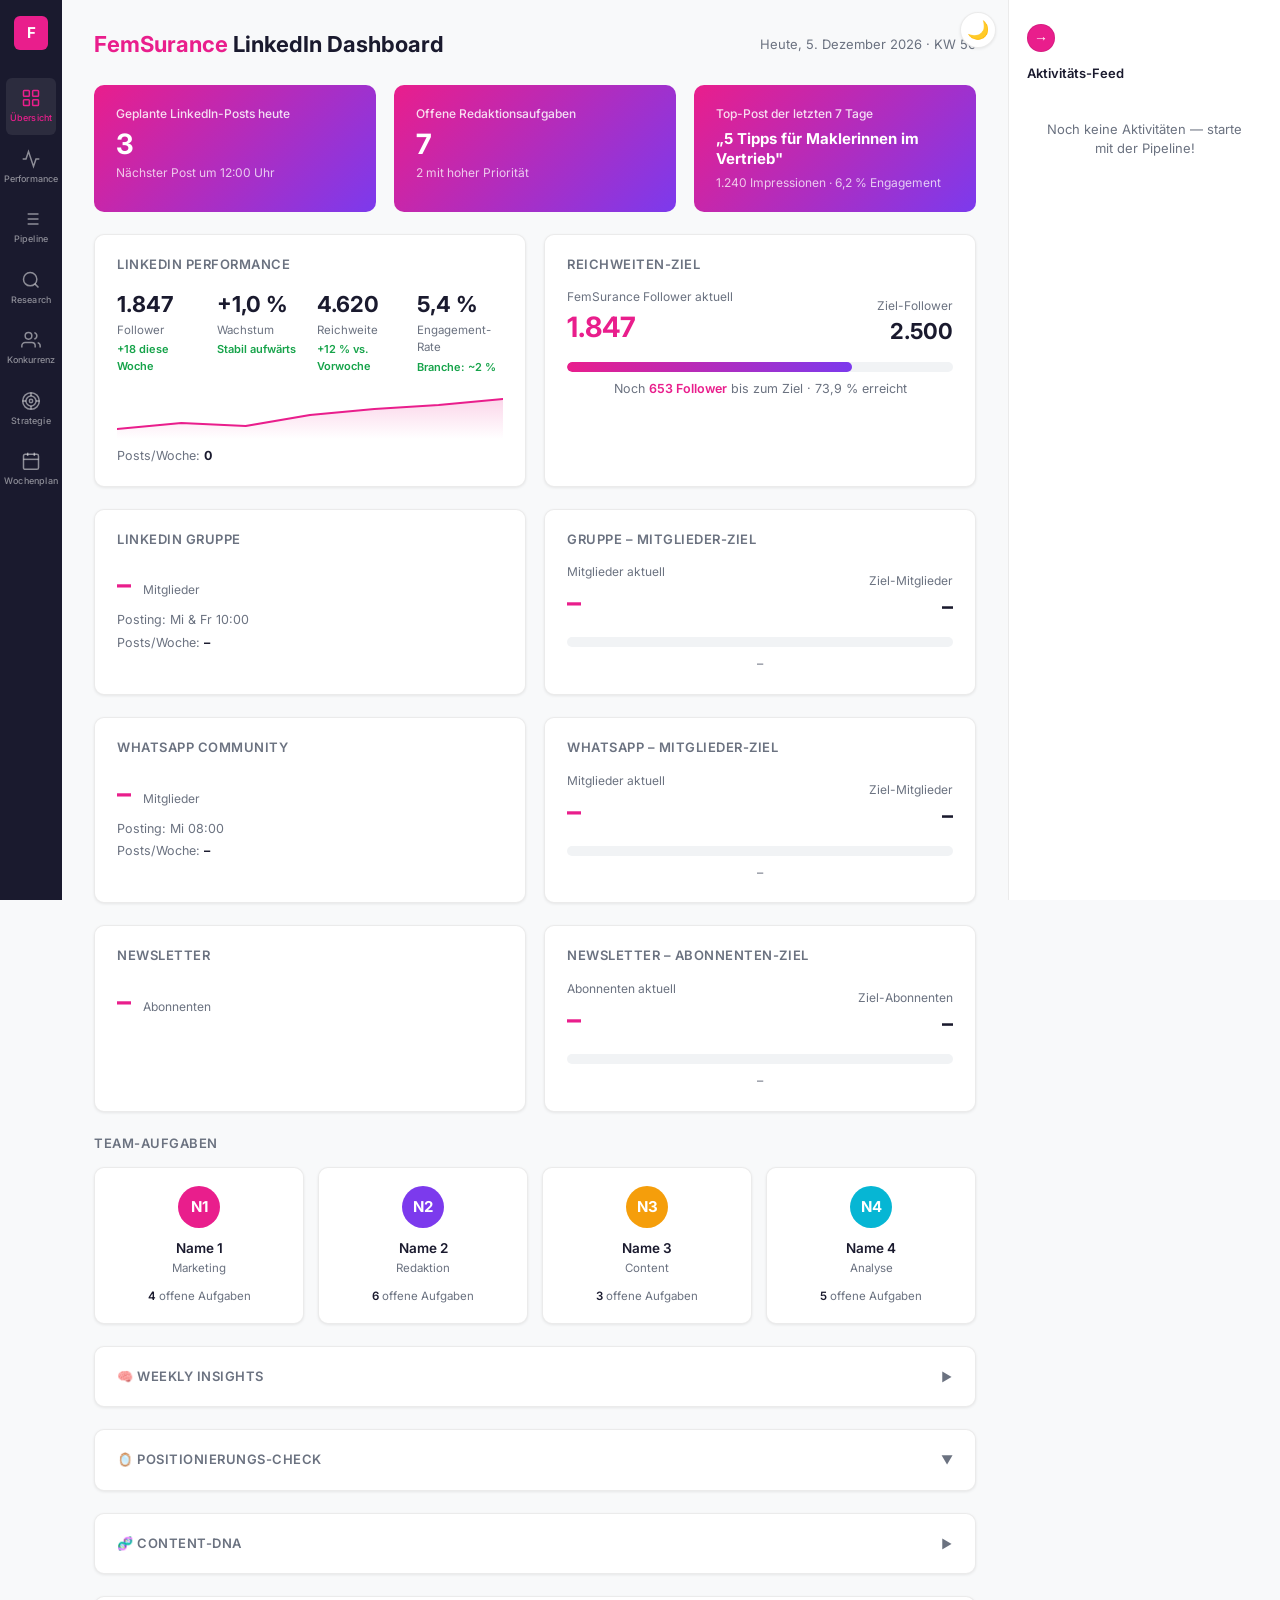
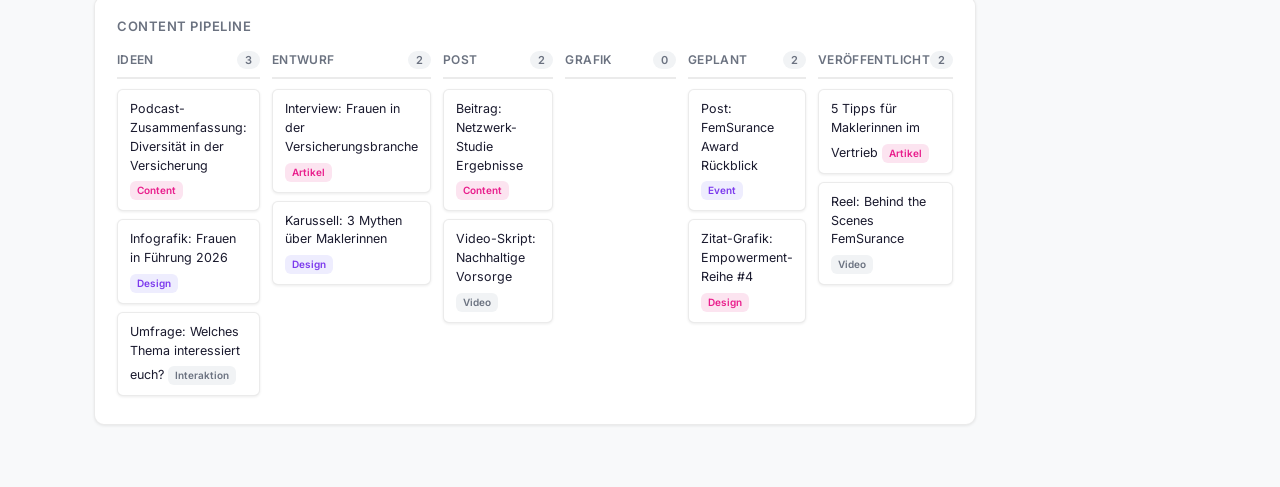
==== commit 1e963cd2: "Move fade-up animation to shared.css, fix missing animation in research.html The fade-up CSS animati" ====
--- a/dashboard.html
+++ b/dashboard.html
@@ -9,24 +9,6 @@
 <link href="https://fonts.googleapis.com/css2?family=Inter:wght@400;500;600;700&display=swap" rel="stylesheet">
 <link rel="stylesheet" href="shared.css">
 <style>
-/* ── Fade-up Animation ── */
-@keyframes fadeUp {
-  from { opacity: 0; transform: translateY(18px); }
-  to   { opacity: 1; transform: translateY(0); }
-}
-.fade-up {
-  opacity: 0;
-  animation: fadeUp 0.5s ease forwards;
-}
-.fade-up:nth-child(1)  { animation-delay: 0.04s; }
-.fade-up:nth-child(2)  { animation-delay: 0.10s; }
-.fade-up:nth-child(3)  { animation-delay: 0.16s; }
-.fade-up:nth-child(4)  { animation-delay: 0.22s; }
-.fade-up:nth-child(5)  { animation-delay: 0.28s; }
-.fade-up:nth-child(6)  { animation-delay: 0.34s; }
-.fade-up:nth-child(7)  { animation-delay: 0.40s; }
-.fade-up:nth-child(8)  { animation-delay: 0.46s; }
-
 /* ── Right Sidebar ── */
 .sidebar-right {
   position: fixed;
--- a/shared.css
+++ b/shared.css
@@ -52,6 +52,21 @@
 /* ── Base ── */
 * { margin: 0; padding: 0; box-sizing: border-box; }
 body { font-family: 'Inter', sans-serif; background: var(--bg-page); color: var(--text-primary); font-size: var(--text-md); line-height: 1.5; }
+
+/* ── Fade-Up Animation ── */
+@keyframes fadeUp {
+  from { opacity: 0; transform: translateY(10px); }
+  to { opacity: 1; transform: translateY(0); }
+}
+.fade-up { opacity: 0; animation: fadeUp 0.5s ease forwards; }
+.fade-up:nth-child(1) { animation-delay: 0.04s; }
+.fade-up:nth-child(2) { animation-delay: 0.10s; }
+.fade-up:nth-child(3) { animation-delay: 0.16s; }
+.fade-up:nth-child(4) { animation-delay: 0.22s; }
+.fade-up:nth-child(5) { animation-delay: 0.28s; }
+.fade-up:nth-child(6) { animation-delay: 0.34s; }
+.fade-up:nth-child(7) { animation-delay: 0.40s; }
+.fade-up:nth-child(8) { animation-delay: 0.46s; }
 
 /* ── Left Navigation ── */
 .nav-left {
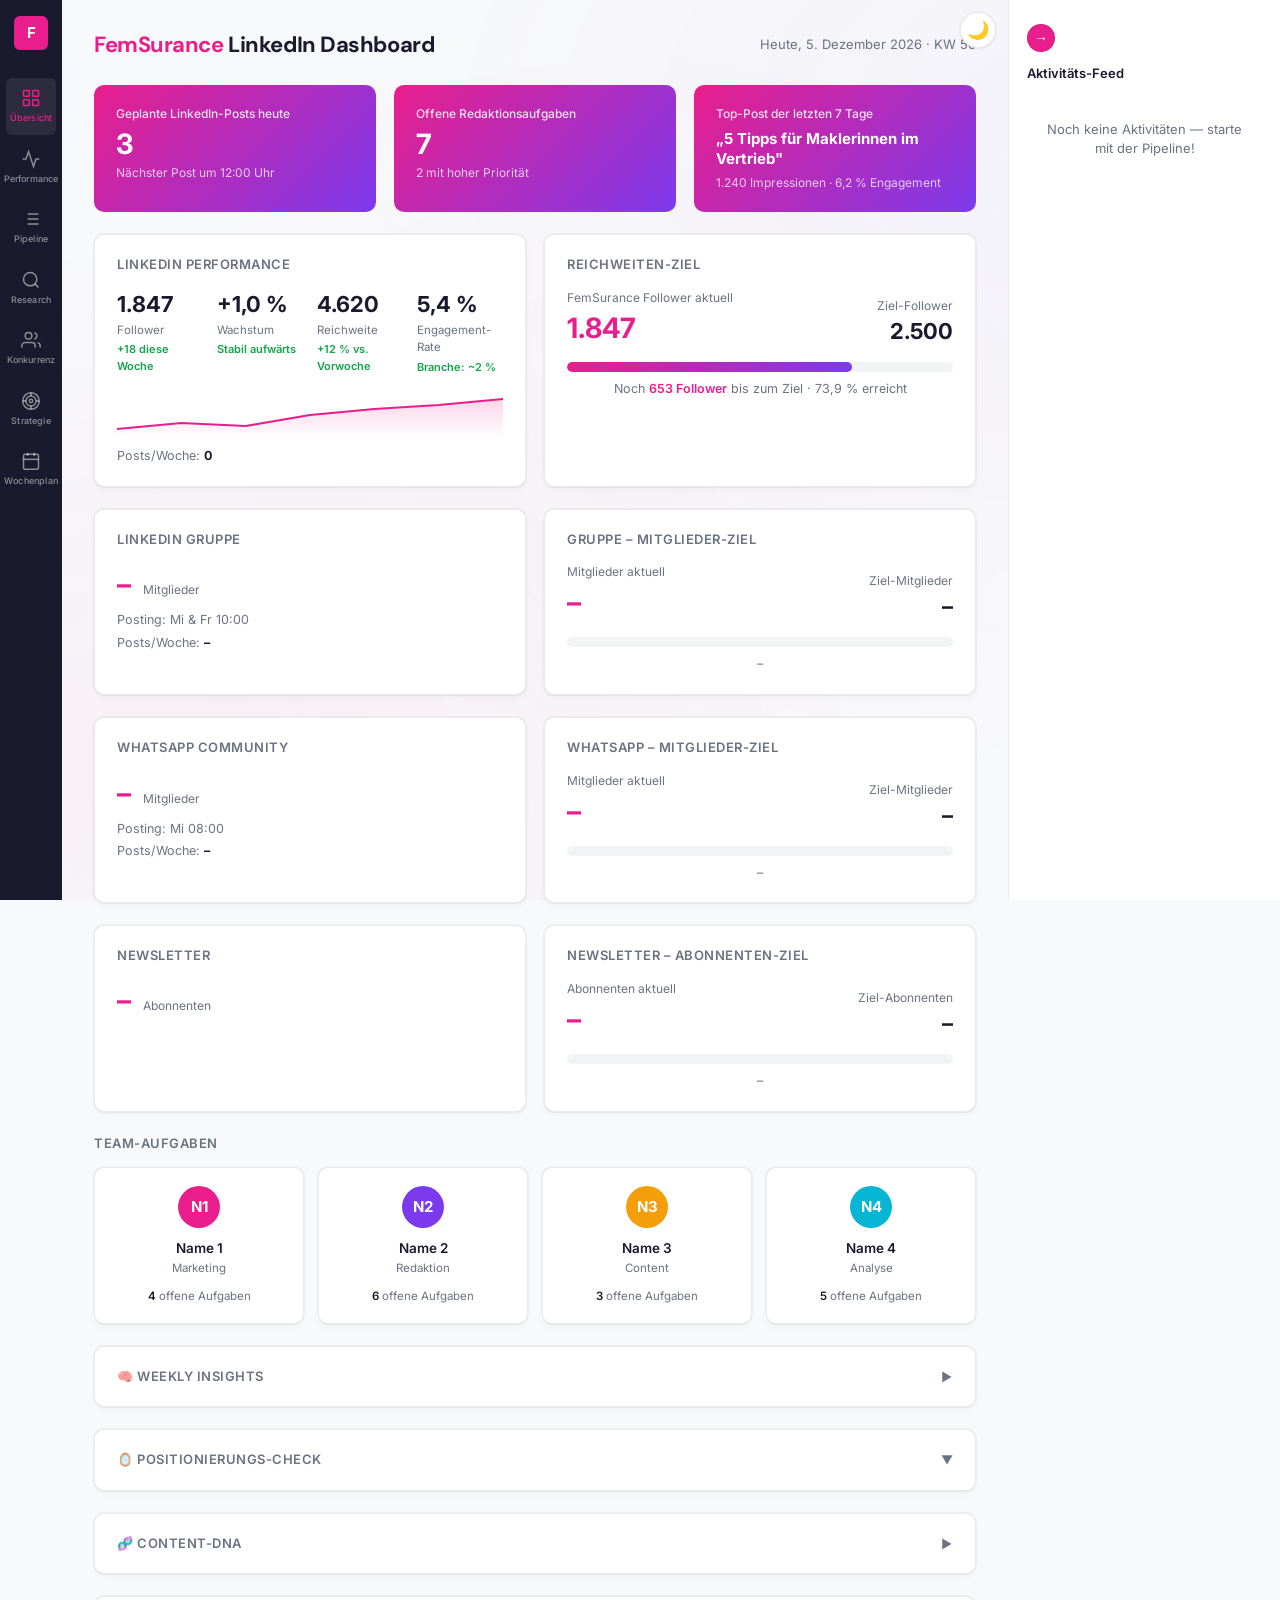
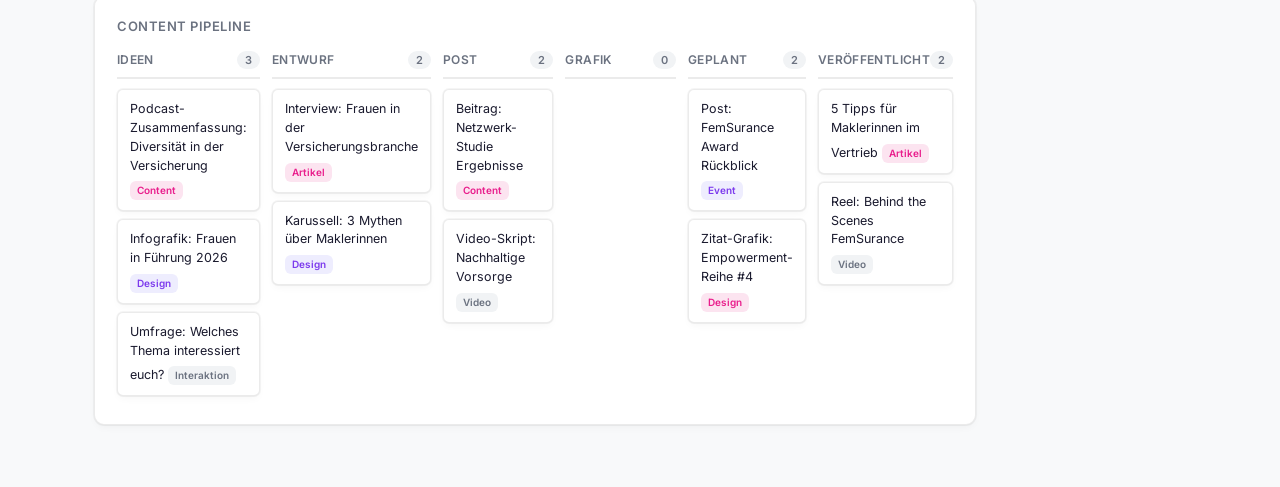
==== commit 02ba3a55: "Visual upgrade: DM Sans display font, background atmosphere, layered shadows Frontend design skill a" ====
--- a/dashboard.html
+++ b/dashboard.html
@@ -6,7 +6,7 @@
 <title>FemSurance LinkedIn Dashboard</title>
 <link rel="preconnect" href="https://fonts.googleapis.com">
 <link rel="preconnect" href="https://fonts.gstatic.com" crossorigin>
-<link href="https://fonts.googleapis.com/css2?family=Inter:wght@400;500;600;700&display=swap" rel="stylesheet">
+<link href="https://fonts.googleapis.com/css2?family=DM+Sans:wght@500;700&family=Inter:wght@400;500;600;700&display=swap" rel="stylesheet">
 <link rel="stylesheet" href="shared.css">
 <style>
 /* ── Right Sidebar ── */
@@ -19,7 +19,7 @@
   overflow-y: auto;
   padding: 24px 18px;
   z-index: 90;
-  transition: width 0.3s ease, padding 0.3s ease;
+  transition: width 0.3s cubic-bezier(0.32, 0.72, 0, 1), padding 0.3s cubic-bezier(0.32, 0.72, 0, 1);
 }
 .sidebar-right.collapsed {
   width: 40px; padding: 24px 6px; overflow: hidden;
@@ -30,7 +30,7 @@
   width: 28px; height: 28px; border: 1px solid var(--border);
   border-radius: 50%; background: var(--fem-pink); color: #fff;
   cursor: pointer; display: flex; align-items: center; justify-content: center;
-  font-size: var(--text-lg); margin-bottom: var(--space-md); transition: transform 0.3s;
+  font-size: var(--text-lg); margin-bottom: var(--space-md); transition: transform 0.3s cubic-bezier(0.32, 0.72, 0, 1);
   flex-shrink: 0;
 }
 .feed-toggle:hover { opacity: 0.9; }
@@ -83,7 +83,7 @@
   margin-right: 272px;
   padding: 28px 32px 40px;
   min-height: 100vh;
-  transition: margin-right 0.3s ease;
+  transition: margin-right 0.3s cubic-bezier(0.32, 0.72, 0, 1);
 }
 .page-header {
   display: flex;
@@ -110,7 +110,7 @@
   border: 1px solid var(--border);
   border-radius: var(--radius-md);
   box-shadow: var(--shadow);
-  transition: box-shadow 0.2s;
+  transition: box-shadow 0.2s cubic-bezier(0.32, 0.72, 0, 1);
   padding: 20px 22px;
 }
 .card:hover { box-shadow: 0 4px 12px rgba(0,0,0,0.1); }
@@ -237,7 +237,7 @@
   height: 100%;
   background: linear-gradient(90deg, var(--fem-pink), var(--fem-purple));
   border-radius: 5px;
-  transition: width 1s ease;
+  transition: width 1s cubic-bezier(0.32, 0.72, 0, 1);
 }
 .goal-diff {
   font-size: 12.5px;
@@ -356,15 +356,15 @@
 /* Insight Engine */
 .insight-header { display:flex; align-items:center; cursor:pointer; user-select:none; }
 .insight-header .card-title { margin-bottom:0; flex:1; }
-.insight-chevron { font-size:var(--text-base); color:var(--text-secondary); transition:transform 0.25s; }
+.insight-chevron { font-size:var(--text-base); color:var(--text-secondary); transition:transform 0.25s cubic-bezier(0.32, 0.72, 0, 1); }
 .insight-header.collapsed .insight-chevron { transform:rotate(-90deg); }
 .insight-timestamp { font-size:var(--text-sm); color:var(--text-secondary); margin-left:10px; }
-.insight-body { overflow:hidden; transition:max-height 0.3s ease, opacity 0.25s; max-height:2000px; opacity:1; }
+.insight-body { overflow:hidden; transition:max-height 0.3s cubic-bezier(0.32, 0.72, 0, 1), opacity 0.25s cubic-bezier(0.32, 0.72, 0, 1); max-height:2000px; opacity:1; }
 .insight-body.collapsed { max-height:0; opacity:0; padding:0; }
-.insight-btn { padding:10px 22px; border:none; border-radius:var(--radius-sm); background:var(--fem-pink); color:#fff; font-family:inherit; font-size:var(--text-md); font-weight:600; cursor:pointer; transition:opacity 0.2s; }
+.insight-btn { padding:10px 22px; border:none; border-radius:var(--radius-sm); background:var(--fem-pink); color:#fff; font-family:inherit; font-size:var(--text-md); font-weight:600; cursor:pointer; transition:opacity 0.2s cubic-bezier(0.32, 0.72, 0, 1); }
 .insight-btn:hover { opacity:0.9; }
 .insight-btn:disabled { opacity:0.5; cursor:not-allowed; }
-.insight-btn-outline { padding:8px 16px; border:1px solid var(--border); border-radius:var(--radius-sm); background:var(--bg-card); font-family:inherit; font-size:var(--text-base); font-weight:600; color:var(--text-secondary); cursor:pointer; transition:all 0.2s; }
+.insight-btn-outline { padding:8px 16px; border:1px solid var(--border); border-radius:var(--radius-sm); background:var(--bg-card); font-family:inherit; font-size:var(--text-base); font-weight:600; color:var(--text-secondary); cursor:pointer; transition:all 0.2s cubic-bezier(0.32, 0.72, 0, 1); }
 .insight-btn-outline:hover { border-color:var(--fem-pink); color:var(--fem-pink); }
 .insight-btn-outline.success { background:var(--color-success-bg); color:var(--color-success); border-color:var(--color-success); }
 .insight-output { margin-top:14px; padding:18px 22px; background:var(--bg-secondary); border-radius:var(--radius-md); font-size:var(--text-md); line-height:1.7; white-space:pre-wrap; color:var(--text-primary); }
@@ -1106,7 +1106,7 @@
   // Generate
   document.getElementById('insightGenBtn').addEventListener('click', async () => {
     const btn = document.getElementById('insightGenBtn');
-    btn.disabled = true; btn.textContent = 'Wird analysiert...';
+    btn.disabled = true; btn.classList.add('btn-loading');
 
     try {
       // Collect all data
@@ -1190,7 +1190,7 @@
     } catch (err) {
       alert('Fehler: ' + err.message);
     }
-    btn.disabled = false; btn.textContent = 'Insights generieren';
+    btn.classList.remove('btn-loading'); btn.disabled = false;
   });
 
   // Copy
@@ -1242,7 +1242,7 @@
 
   document.getElementById('posGenBtn').addEventListener('click', async () => {
     const btn = document.getElementById('posGenBtn');
-    btn.disabled = true; btn.textContent = '🪞 Wird analysiert...';
+    btn.disabled = true; btn.classList.add('btn-loading');
     try {
       const parts = [`Aktuelle KW: ${currentKW}`];
       // Last 10 posts
@@ -1301,7 +1301,7 @@
       localStorage.setItem(posKey, JSON.stringify({ text, savedAt }));
       showPosResult(text, savedAt);
     } catch (err) { alert('Fehler: ' + err.message); }
-    btn.disabled = false; btn.textContent = '🪞 Check starten';
+    btn.classList.remove('btn-loading'); btn.disabled = false;
   });
 
   document.getElementById('posCopy').addEventListener('click', () => {
@@ -1330,7 +1330,7 @@
 
   document.getElementById('dnaGenBtn').addEventListener('click', async () => {
     const btn = document.getElementById('dnaGenBtn');
-    btn.disabled = true; btn.textContent = '🧬 Wird analysiert...';
+    btn.disabled = true; btn.classList.add('btn-loading');
     try {
       const parts = [];
       const perf = JSON.parse(localStorage.getItem('fem_post_performance') || '{}');
@@ -1383,7 +1383,7 @@
       localStorage.setItem('fem_content_dna', JSON.stringify({ text, savedAt: new Date().toISOString() }));
       showDNA(text, new Date().toISOString());
     } catch (err) { alert('Fehler: ' + err.message); }
-    btn.disabled = false; btn.textContent = '🧬 DNA analysieren';
+    btn.classList.remove('btn-loading'); btn.disabled = false;
   });
 
   document.getElementById('dnaCopy').addEventListener('click', () => {
--- a/shared.css
+++ b/shared.css
@@ -14,7 +14,7 @@
   --text-secondary: #6b7280;
   --border: rgba(0,0,0,0.08);
   --border-light: rgba(0,0,0,0.04);
-  --shadow: 0 1px 3px rgba(0,0,0,0.08);
+  --shadow: 0 0 0 1px rgba(0,0,0,0.04), 0 1px 2px -1px rgba(0,0,0,0.06), 0 4px 8px -2px rgba(0,0,0,0.04);
   --nav-bg: #1a1a2e;
   --radius-sm: 6px;
   --radius-md: 10px;
@@ -51,22 +51,49 @@
 
 /* ── Base ── */
 * { margin: 0; padding: 0; box-sizing: border-box; }
-body { font-family: 'Inter', sans-serif; background: var(--bg-page); color: var(--text-primary); font-size: var(--text-md); line-height: 1.5; }
+body {
+  font-family: 'Inter', sans-serif;
+  background: var(--bg-page);
+  color: var(--text-primary);
+  font-size: var(--text-md);
+  line-height: 1.5;
+}
+
+/* ── Display Typography ── */
+h1, h2, .page-header h1 {
+  font-family: 'DM Sans', 'Inter', sans-serif;
+  font-weight: 700;
+  letter-spacing: -0.02em;
+}
+
+/* ── Background Atmosphere ── */
+body::before {
+  content: ''; position: fixed; inset: 0; z-index: -1; pointer-events: none;
+  background:
+    radial-gradient(ellipse at 15% 85%, rgba(233,30,140,0.04) 0%, transparent 50%),
+    radial-gradient(ellipse at 85% 15%, rgba(124,58,237,0.03) 0%, transparent 50%),
+    radial-gradient(ellipse at 50% 50%, rgba(233,30,140,0.015) 0%, transparent 70%);
+}
+body.dark-mode::before {
+  background:
+    radial-gradient(ellipse at 15% 85%, rgba(233,30,140,0.06) 0%, transparent 50%),
+    radial-gradient(ellipse at 85% 15%, rgba(124,58,237,0.05) 0%, transparent 50%);
+}
 
 /* ── Fade-Up Animation ── */
 @keyframes fadeUp {
-  from { opacity: 0; transform: translateY(10px); }
-  to { opacity: 1; transform: translateY(0); }
-}
-.fade-up { opacity: 0; animation: fadeUp 0.5s ease forwards; }
-.fade-up:nth-child(1) { animation-delay: 0.04s; }
-.fade-up:nth-child(2) { animation-delay: 0.10s; }
-.fade-up:nth-child(3) { animation-delay: 0.16s; }
-.fade-up:nth-child(4) { animation-delay: 0.22s; }
-.fade-up:nth-child(5) { animation-delay: 0.28s; }
-.fade-up:nth-child(6) { animation-delay: 0.34s; }
-.fade-up:nth-child(7) { animation-delay: 0.40s; }
-.fade-up:nth-child(8) { animation-delay: 0.46s; }
+  from { opacity: 0; transform: translateY(6px); filter: blur(4px); }
+  to { opacity: 1; transform: translateY(0); filter: blur(0); }
+}
+.fade-up { opacity: 0; animation: fadeUp 0.25s cubic-bezier(0.32, 0.72, 0, 1) forwards; }
+.fade-up:nth-child(1) { animation-delay: 0.02s; }
+.fade-up:nth-child(2) { animation-delay: 0.05s; }
+.fade-up:nth-child(3) { animation-delay: 0.08s; }
+.fade-up:nth-child(4) { animation-delay: 0.11s; }
+.fade-up:nth-child(5) { animation-delay: 0.14s; }
+.fade-up:nth-child(6) { animation-delay: 0.17s; }
+.fade-up:nth-child(7) { animation-delay: 0.20s; }
+.fade-up:nth-child(8) { animation-delay: 0.23s; }
 
 /* ── Left Navigation ── */
 .nav-left {
@@ -110,7 +137,14 @@
 .btn-secondary:hover { border-color: var(--fem-pink); color: var(--fem-pink); }
 .btn-outline { background: none; color: var(--fem-pink); border: 1px solid var(--fem-pink); }
 .btn-outline:hover { background: var(--fem-pink); color: #fff; }
-.btn:disabled, .btn[disabled] { opacity: 0.5; cursor: not-allowed; }
+.btn:active { transform: scale(0.97); }
+.btn:disabled, .btn[disabled] { opacity: 0.5; cursor: not-allowed; transform: none; }
+
+/* ── Button Press Feedback (all buttons) ── */
+button:active:not(:disabled) { transform: scale(0.97); }
+
+/* ── Dark Mode Transition ── */
+body { transition: background-color 0.2s, color 0.2s; }
 
 /* ── Dark Mode ── */
 body.dark-mode {
@@ -163,3 +197,41 @@
   .main { margin-left: 0 !important; padding-bottom: 68px !important; }
   .dm-toggle { top: 8px; right: 8px; }
 }
+
+/* ── Modal & Overlay Transitions ── */
+.card-modal-overlay, .pub-modal-overlay, .schedule-overlay, .pp-modal-overlay {
+  opacity: 0; pointer-events: none;
+  transition: opacity 0.2s cubic-bezier(0.32, 0.72, 0, 1);
+}
+.card-modal-overlay.open, .pub-modal-overlay.open, .schedule-overlay.open, .pp-modal-overlay.open {
+  opacity: 1; pointer-events: auto;
+}
+.card-modal-overlay .card-modal,
+.pub-modal-overlay .pub-modal,
+.schedule-overlay .schedule-modal,
+.pp-modal-overlay .pp-modal {
+  transform: translateY(8px) scale(0.98); filter: blur(2px);
+  transition: transform 0.25s cubic-bezier(0.32, 0.72, 0, 1), filter 0.25s cubic-bezier(0.32, 0.72, 0, 1);
+}
+.card-modal-overlay.open .card-modal,
+.pub-modal-overlay.open .pub-modal,
+.schedule-overlay.open .schedule-modal,
+.pp-modal-overlay.open .pp-modal {
+  transform: translateY(0) scale(1); filter: blur(0);
+}
+
+/* ── Collapsible Sections ── */
+.card-body-collapsible {
+  overflow: hidden;
+  transition: max-height 0.25s cubic-bezier(0.32, 0.72, 0, 1), opacity 0.2s;
+}
+
+/* ── Accessibility: Reduced Motion ── */
+@media (prefers-reduced-motion: reduce) {
+  *, *::before, *::after {
+    animation-duration: 0.01ms !important;
+    animation-iteration-count: 1 !important;
+    transition-duration: 0.01ms !important;
+    scroll-behavior: auto !important;
+  }
+}
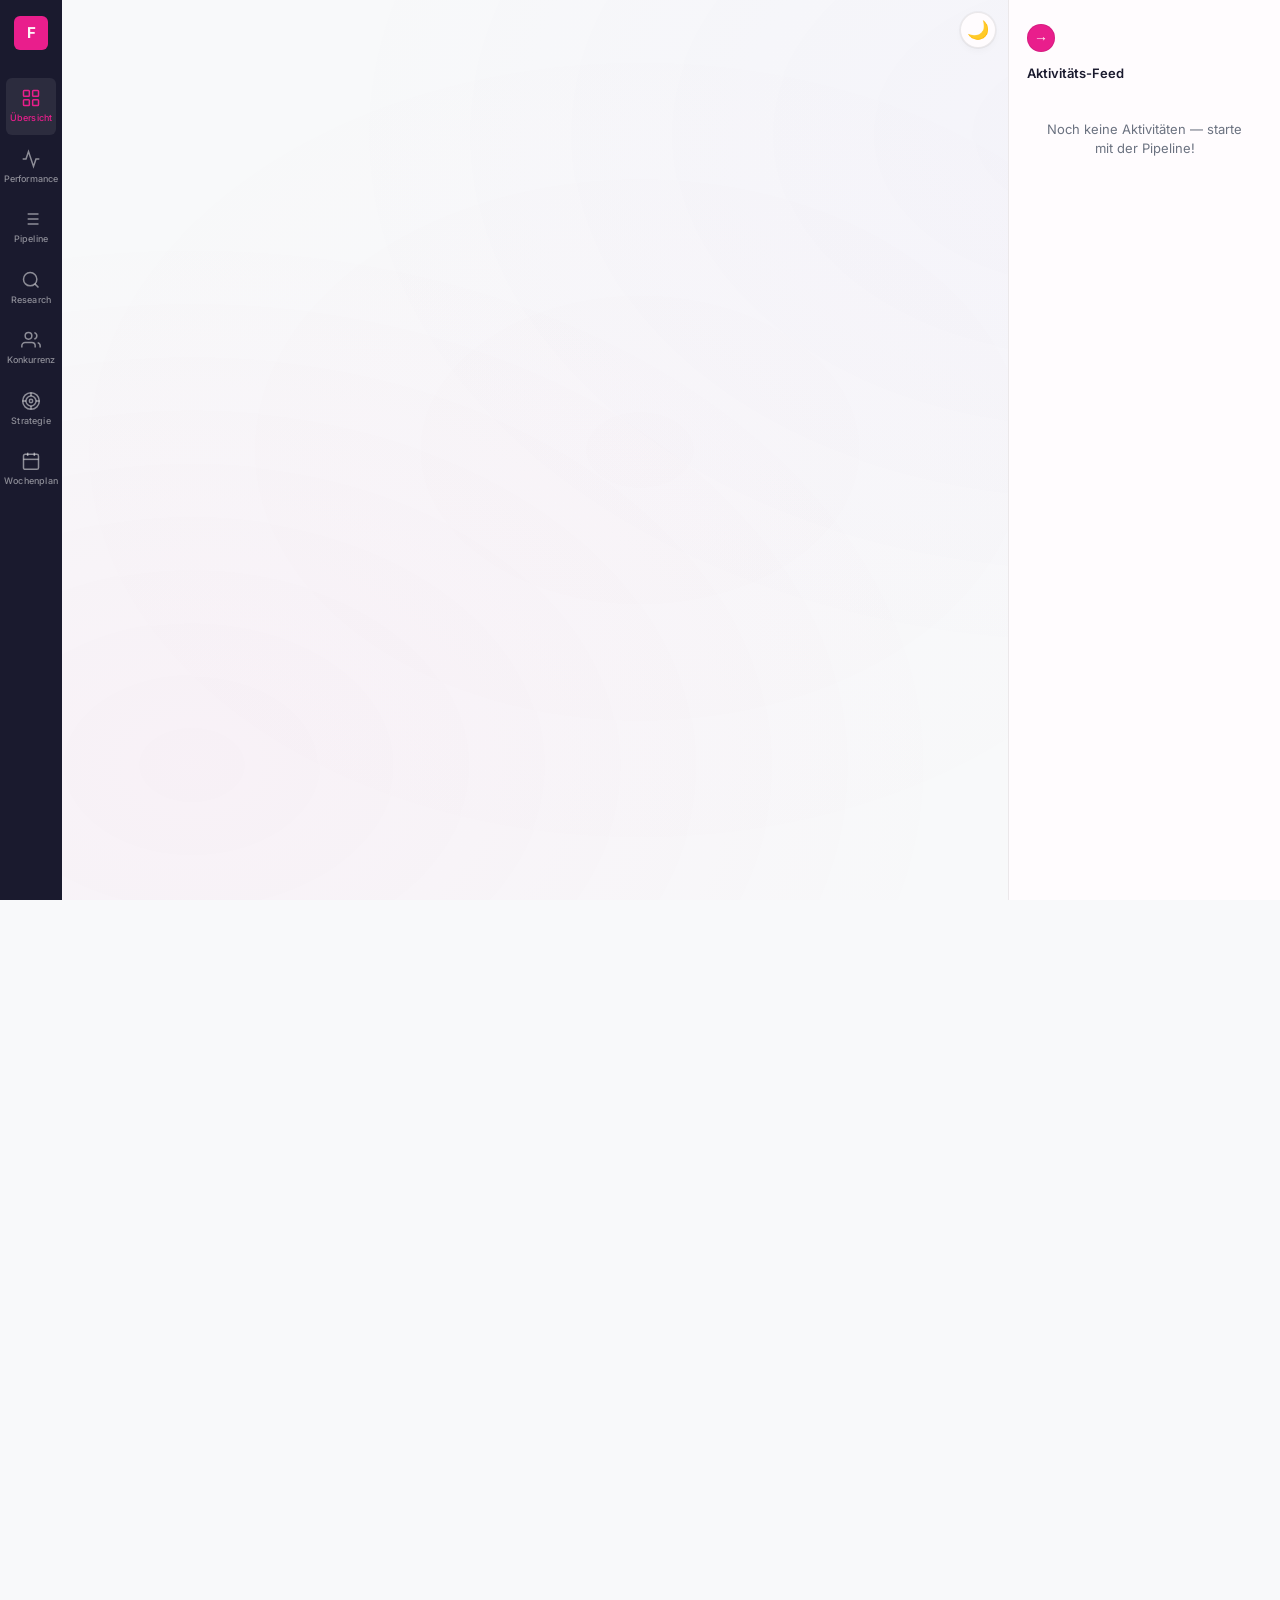
==== commit 52df0be3: "Impeccable skill fixes: side-stripes, #fff ban, display font, stagger Based on pbakaus/impeccable de" ====
--- a/dashboard.html
+++ b/dashboard.html
@@ -28,7 +28,7 @@
 .sidebar-right.collapsed .activity-feed { display: none; }
 .feed-toggle {
   width: 28px; height: 28px; border: 1px solid var(--border);
-  border-radius: 50%; background: var(--fem-pink); color: #fff;
+  border-radius: 50%; background: var(--fem-pink); color: var(--text-on-accent);
   cursor: pointer; display: flex; align-items: center; justify-content: center;
   font-size: var(--text-lg); margin-bottom: var(--space-md); transition: transform 0.3s cubic-bezier(0.32, 0.72, 0, 1);
   flex-shrink: 0;
@@ -134,7 +134,7 @@
   background: linear-gradient(135deg, var(--fem-pink), var(--fem-purple));
   border-radius: var(--radius-md);
   padding: 20px 22px;
-  color: #fff;
+  color: var(--text-on-accent);
 }
 .banner-item .label {
   font-size: var(--text-base);
@@ -324,7 +324,7 @@
   border-radius: 50%;
   margin: 0 auto 10px;
   display: flex; align-items: center; justify-content: center;
-  font-weight: 700; font-size: 15px; color: #fff;
+  font-weight: 700; font-size: 15px; color: var(--text-on-accent);
 }
 .team-card:nth-child(1) .team-avatar { background: var(--fem-pink); }
 .team-card:nth-child(2) .team-avatar { background: var(--fem-purple); }
@@ -361,7 +361,7 @@
 .insight-timestamp { font-size:var(--text-sm); color:var(--text-secondary); margin-left:10px; }
 .insight-body { overflow:hidden; transition:max-height 0.3s cubic-bezier(0.32, 0.72, 0, 1), opacity 0.25s cubic-bezier(0.32, 0.72, 0, 1); max-height:2000px; opacity:1; }
 .insight-body.collapsed { max-height:0; opacity:0; padding:0; }
-.insight-btn { padding:10px 22px; border:none; border-radius:var(--radius-sm); background:var(--fem-pink); color:#fff; font-family:inherit; font-size:var(--text-md); font-weight:600; cursor:pointer; transition:opacity 0.2s cubic-bezier(0.32, 0.72, 0, 1); }
+.insight-btn { padding:10px 22px; border:none; border-radius:var(--radius-sm); background:var(--fem-pink); color:var(--text-on-accent); font-family:inherit; font-size:var(--text-md); font-weight:600; cursor:pointer; transition:opacity 0.2s cubic-bezier(0.32, 0.72, 0, 1); }
 .insight-btn:hover { opacity:0.9; }
 .insight-btn:disabled { opacity:0.5; cursor:not-allowed; }
 .insight-btn-outline { padding:8px 16px; border:1px solid var(--border); border-radius:var(--radius-sm); background:var(--bg-card); font-family:inherit; font-size:var(--text-base); font-weight:600; color:var(--text-secondary); cursor:pointer; transition:all 0.2s cubic-bezier(0.32, 0.72, 0, 1); }
--- a/shared.css
+++ b/shared.css
@@ -8,7 +8,8 @@
   --fem-purple: #7C3AED;
   --fem-purple-light: #EEEDFE;
   --bg-page: #F8F9FA;
-  --bg-card: #ffffff;
+  --bg-card: oklch(0.995 0.005 350);
+  --text-on-accent: oklch(0.98 0.01 350);
   --bg-secondary: #f1f3f5;
   --text-primary: #1a1a2e;
   --text-secondary: #6b7280;
@@ -61,23 +62,22 @@
 
 /* ── Display Typography ── */
 h1, h2, .page-header h1 {
-  font-family: 'DM Sans', 'Inter', sans-serif;
   font-weight: 700;
   letter-spacing: -0.02em;
 }
 
-/* ── Background Atmosphere ── */
+/* ── Background Atmosphere (oklch gradients) ── */
 body::before {
   content: ''; position: fixed; inset: 0; z-index: -1; pointer-events: none;
   background:
-    radial-gradient(ellipse at 15% 85%, rgba(233,30,140,0.04) 0%, transparent 50%),
-    radial-gradient(ellipse at 85% 15%, rgba(124,58,237,0.03) 0%, transparent 50%),
-    radial-gradient(ellipse at 50% 50%, rgba(233,30,140,0.015) 0%, transparent 70%);
+    radial-gradient(ellipse at 15% 85% in oklch, oklch(0.65 0.25 350 / 0.04) 0%, transparent 50%),
+    radial-gradient(ellipse at 85% 15% in oklch, oklch(0.55 0.25 290 / 0.03) 0%, transparent 50%),
+    radial-gradient(ellipse at 50% 50% in oklch, oklch(0.65 0.25 350 / 0.015) 0%, transparent 70%);
 }
 body.dark-mode::before {
   background:
-    radial-gradient(ellipse at 15% 85%, rgba(233,30,140,0.06) 0%, transparent 50%),
-    radial-gradient(ellipse at 85% 15%, rgba(124,58,237,0.05) 0%, transparent 50%);
+    radial-gradient(ellipse at 15% 85% in oklch, oklch(0.65 0.25 350 / 0.06) 0%, transparent 50%),
+    radial-gradient(ellipse at 85% 15% in oklch, oklch(0.55 0.25 290 / 0.05) 0%, transparent 50%);
 }
 
 /* ── Fade-Up Animation ── */
@@ -85,15 +85,12 @@
   from { opacity: 0; transform: translateY(6px); filter: blur(4px); }
   to { opacity: 1; transform: translateY(0); filter: blur(0); }
 }
-.fade-up { opacity: 0; animation: fadeUp 0.25s cubic-bezier(0.32, 0.72, 0, 1) forwards; }
-.fade-up:nth-child(1) { animation-delay: 0.02s; }
-.fade-up:nth-child(2) { animation-delay: 0.05s; }
-.fade-up:nth-child(3) { animation-delay: 0.08s; }
-.fade-up:nth-child(4) { animation-delay: 0.11s; }
-.fade-up:nth-child(5) { animation-delay: 0.14s; }
-.fade-up:nth-child(6) { animation-delay: 0.17s; }
-.fade-up:nth-child(7) { animation-delay: 0.20s; }
-.fade-up:nth-child(8) { animation-delay: 0.23s; }
+.fade-up {
+  opacity: 0;
+  animation: fadeUp 0.2s cubic-bezier(0.32, 0.72, 0, 1) forwards;
+  animation-fill-mode: backwards;
+  will-change: transform, opacity, filter;
+}
 
 /* ── Left Navigation ── */
 .nav-left {
@@ -107,7 +104,7 @@
   width: 34px; height: 34px; background: var(--fem-pink);
   border-radius: var(--radius-sm);
   display: flex; align-items: center; justify-content: center;
-  margin-bottom: 28px; font-weight: 700; font-size: 15px; color: #fff;
+  margin-bottom: 28px; font-weight: 700; font-size: 15px; color: var(--text-on-accent);
   text-decoration: none;
 }
 .nav-links { display: flex; flex-direction: column; gap: 4px; width: 100%; list-style: none; }
@@ -118,7 +115,7 @@
   transition: color 0.2s, background 0.2s;
   border-radius: var(--radius-sm); margin: 0 6px;
 }
-.nav-links a:hover, .nav-links a.active { color: #fff; background: rgba(255,255,255,0.08); }
+.nav-links a:hover, .nav-links a.active { color: var(--text-on-accent); background: rgba(255,255,255,0.08); }
 .nav-links a.active { color: var(--fem-pink); }
 .nav-links svg { width: 20px; height: 20px; stroke-width: 1.8; fill: none; stroke: currentColor; }
 
@@ -131,12 +128,12 @@
 }
 .btn-sm { padding: 4px 12px; font-size: var(--text-sm); }
 .btn-lg { padding: 12px 24px; font-size: var(--text-lg); }
-.btn-primary { background: var(--fem-pink); color: #fff; }
+.btn-primary { background: var(--fem-pink); color: var(--text-on-accent); }
 .btn-primary:hover { background: #d1177e; }
 .btn-secondary { background: var(--bg-secondary); color: var(--text-primary); border: 1px solid var(--border); }
 .btn-secondary:hover { border-color: var(--fem-pink); color: var(--fem-pink); }
 .btn-outline { background: none; color: var(--fem-pink); border: 1px solid var(--fem-pink); }
-.btn-outline:hover { background: var(--fem-pink); color: #fff; }
+.btn-outline:hover { background: var(--fem-pink); color: var(--text-on-accent); }
 .btn:active { transform: scale(0.97); }
 .btn:disabled, .btn[disabled] { opacity: 0.5; cursor: not-allowed; transform: none; }
 
@@ -167,12 +164,21 @@
 }
 .dm-toggle:hover { border-color: var(--fem-pink); }
 
+/* ── Icon Swap Animation ── */
+@keyframes iconSwap {
+  0% { opacity: 1; transform: scale(1) rotate(0deg); filter: blur(0); }
+  40% { opacity: 0; transform: scale(0.8) rotate(-30deg); filter: blur(4px); }
+  60% { opacity: 0; transform: scale(0.8) rotate(30deg); filter: blur(4px); }
+  100% { opacity: 1; transform: scale(1) rotate(0deg); filter: blur(0); }
+}
+.icon-swap { animation: iconSwap 0.3s cubic-bezier(0.32, 0.72, 0, 1); }
+
 /* ── Loading & Empty States ── */
 .btn-loading { position: relative; color: transparent !important; pointer-events: none; }
 .btn-loading::after {
   content: ''; position: absolute; top: 50%; left: 50%;
   width: 16px; height: 16px; margin: -8px 0 0 -8px;
-  border: 2px solid rgba(255,255,255,0.3); border-top-color: #fff;
+  border: 2px solid rgba(255,255,255,0.3); border-top-color: var(--text-on-accent);
   border-radius: 50%; animation: btn-spin 0.6s linear infinite;
 }
 @keyframes btn-spin { to { transform: rotate(360deg); } }
@@ -211,13 +217,20 @@
 .schedule-overlay .schedule-modal,
 .pp-modal-overlay .pp-modal {
   transform: translateY(8px) scale(0.98); filter: blur(2px);
+  transform-origin: top center;
   transition: transform 0.25s cubic-bezier(0.32, 0.72, 0, 1), filter 0.25s cubic-bezier(0.32, 0.72, 0, 1);
+  will-change: transform, filter;
 }
 .card-modal-overlay.open .card-modal,
 .pub-modal-overlay.open .pub-modal,
 .schedule-overlay.open .schedule-modal,
 .pp-modal-overlay.open .pp-modal {
   transform: translateY(0) scale(1); filter: blur(0);
+}
+
+/* ── Progress Bar GPU Hint ── */
+.progress-fill, .hero-fill, .comp-bar-fill, .trend-bar-fill {
+  will-change: width;
 }
 
 /* ── Collapsible Sections ── */
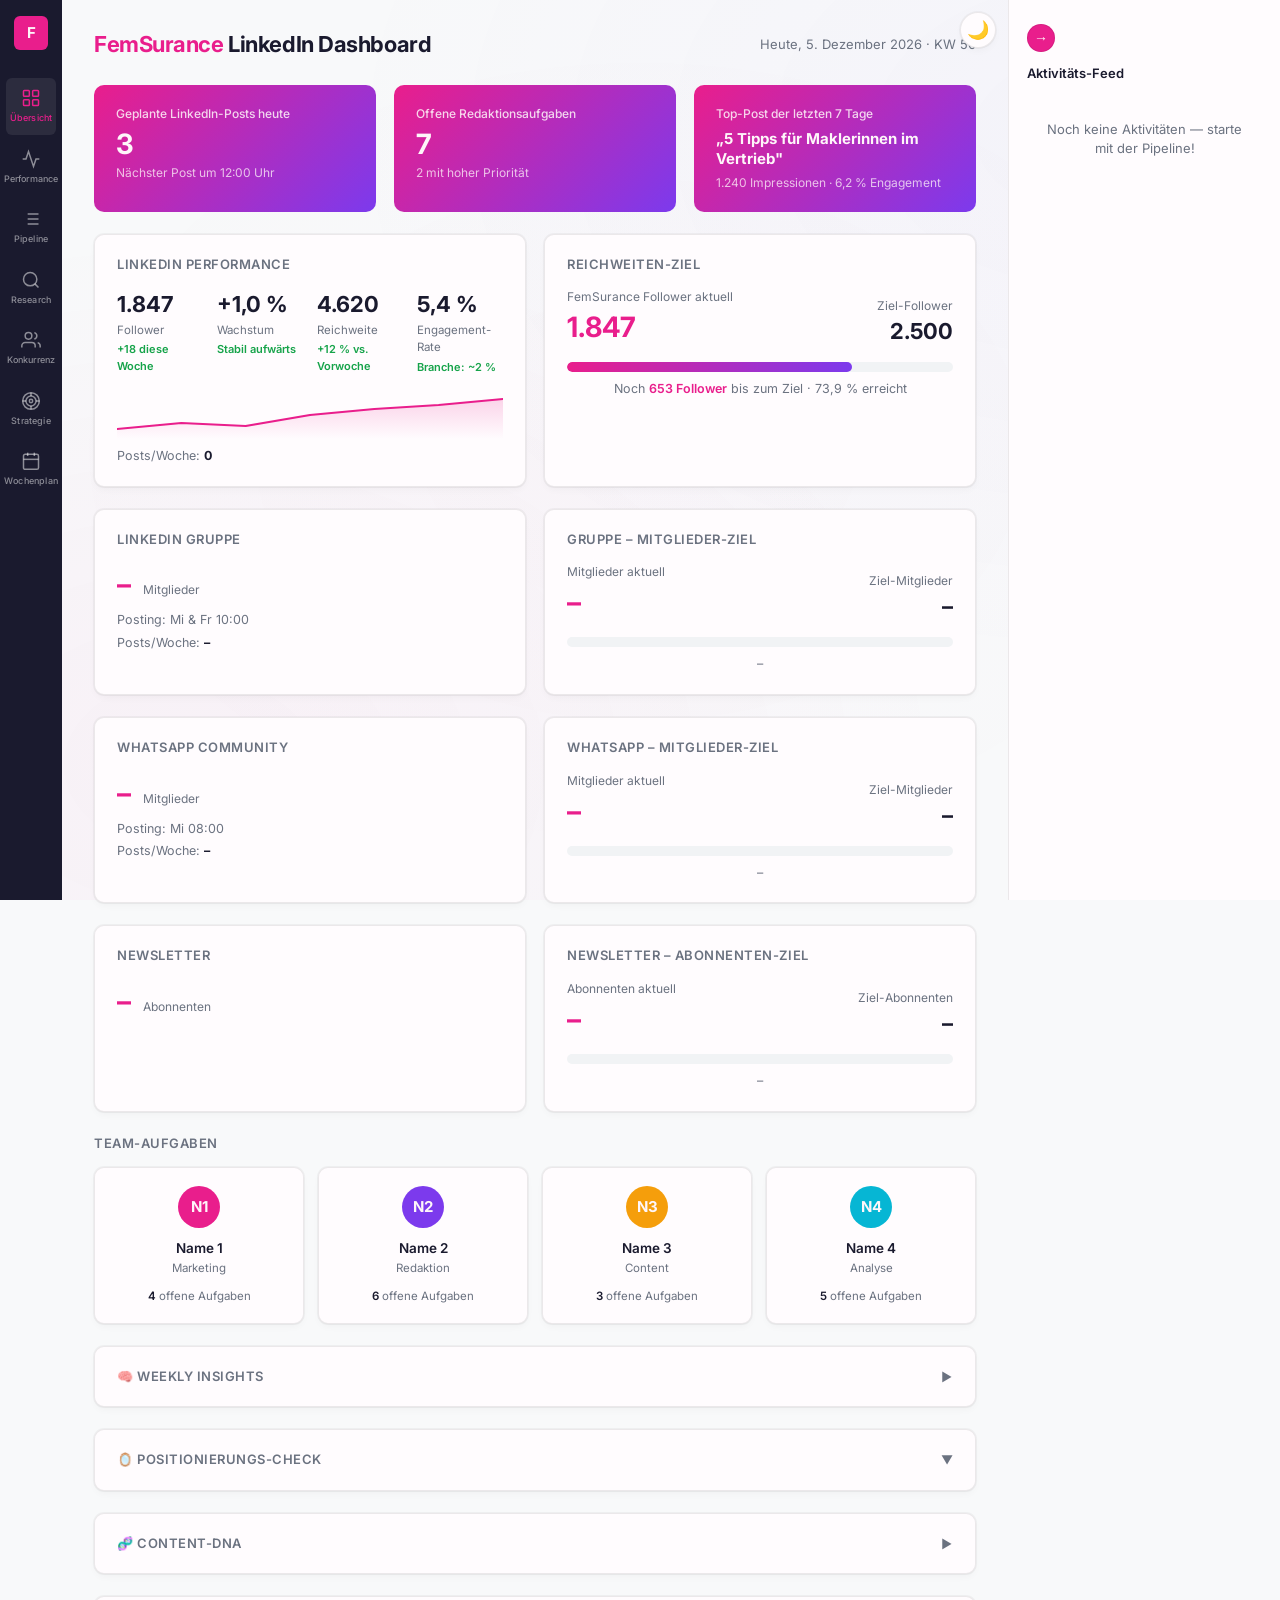
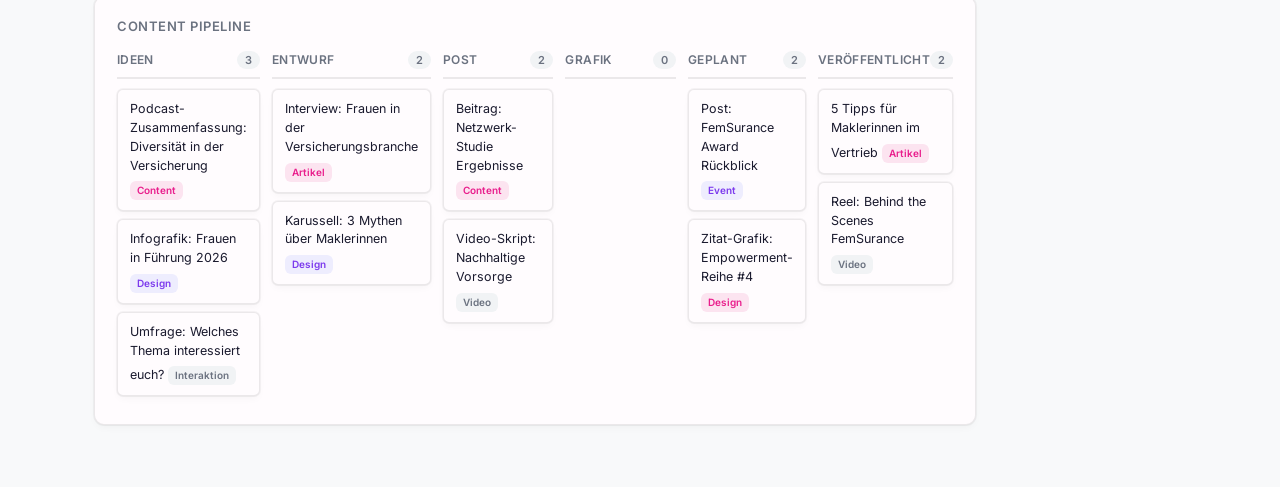
==== commit 852a90ea: "Extract 62 more inline styles: performance, dashboard, pipeline, research performance.html: 18 new C" ====
--- a/dashboard.html
+++ b/dashboard.html
@@ -402,6 +402,13 @@
 .clickable { cursor:pointer; }
 .text-pink { color:var(--fem-pink); }
 .text-primary { color:var(--text-primary); }
+
+/* ── Extracted utility classes ── */
+.meta-posting-info { font-size:12.5px; color:var(--text-secondary); }
+.meta-posting-info-mb { font-size:12.5px; color:var(--text-secondary); margin-bottom:4px; }
+.meta-posting-info-mt { font-size:12.5px; color:var(--text-secondary); margin-top:8px; }
+.empty-state-center { padding:20px; text-align:center; color:var(--text-secondary); font-size:13px; }
+.mb-14 { margin-bottom:14px; }
 </style>
 </head>
 <body>
@@ -518,7 +525,7 @@
           <path d="M0,38 L50,32 L100,35 L150,24 L200,18 L250,14 L300,8 L300,48 L0,48 Z" fill="url(#sparkGrad)"/>
         </svg>
       </div>
-      <div style="font-size:12.5px; color:var(--text-secondary); margin-top:8px;">Posts/Woche: <strong class="text-primary" id="dashCompanyPpw">0</strong></div>
+      <div class="meta-posting-info-mt">Posts/Woche: <strong class="text-primary" id="dashCompanyPpw">0</strong></div>
     </div>
 
     <!-- Reichweiten-Ziel -->
@@ -549,8 +556,8 @@
         <div class="stat-value-hero" id="dashGruppeCount">–</div>
         <div class="meta-text-sm">Mitglieder</div>
       </div>
-      <div style="font-size:12.5px; color:var(--text-secondary); margin-bottom:4px;">Posting: Mi &amp; Fr 10:00</div>
-      <div style="font-size:12.5px; color:var(--text-secondary);">Posts/Woche: <strong class="text-primary" id="dashGruppePpw">–</strong></div>
+      <div class="meta-posting-info-mb">Posting: Mi &amp; Fr 10:00</div>
+      <div class="meta-posting-info">Posts/Woche: <strong class="text-primary" id="dashGruppePpw">–</strong></div>
     </div>
     <div class="card fade-up">
       <div class="card-title">Gruppe – Mitglieder-Ziel</div>
@@ -579,8 +586,8 @@
         <div class="stat-value-hero" id="dashWhatsappCount">–</div>
         <div class="meta-text-sm">Mitglieder</div>
       </div>
-      <div style="font-size:12.5px; color:var(--text-secondary); margin-bottom:4px;">Posting: Mi 08:00</div>
-      <div style="font-size:12.5px; color:var(--text-secondary);">Posts/Woche: <strong class="text-primary" id="dashWhatsappPpw">–</strong></div>
+      <div class="meta-posting-info-mb">Posting: Mi 08:00</div>
+      <div class="meta-posting-info">Posts/Woche: <strong class="text-primary" id="dashWhatsappPpw">–</strong></div>
     </div>
     <div class="card fade-up">
       <div class="card-title">WhatsApp – Mitglieder-Ziel</div>
@@ -631,7 +638,7 @@
 
   <!-- ── Team-Aufgaben ── -->
   <div class="team-section fade-up">
-    <div class="card-title" style="margin-bottom: 14px;">Team-Aufgaben</div>
+    <div class="card-title mb-14">Team-Aufgaben</div>
     <div class="team-grid">
       <div class="team-card">
         <div class="team-avatar">N1</div>
@@ -1042,7 +1049,7 @@
     const feed = document.getElementById('activityFeed');
 
     if (!events.length) {
-      feed.innerHTML = '<div style="padding:20px; text-align:center; color:var(--text-secondary); font-size:13px;">Noch keine Aktivitäten — starte mit der Pipeline!</div>';
+      feed.innerHTML = '<div class="empty-state-center">Noch keine Aktivitäten — starte mit der Pipeline!</div>';
       return;
     }
 
--- a/shared.css
+++ b/shared.css
@@ -83,13 +83,10 @@
 /* ── Fade-Up Animation ── */
 @keyframes fadeUp {
   from { opacity: 0; transform: translateY(6px); filter: blur(4px); }
-  to { opacity: 1; transform: translateY(0); filter: blur(0); }
+  to { opacity: 1; transform: translateY(0); filter: blur(0px); }
 }
 .fade-up {
-  opacity: 0;
   animation: fadeUp 0.2s cubic-bezier(0.32, 0.72, 0, 1) forwards;
-  animation-fill-mode: backwards;
-  will-change: transform, opacity, filter;
 }
 
 /* ── Left Navigation ── */
@@ -247,4 +244,5 @@
     transition-duration: 0.01ms !important;
     scroll-behavior: auto !important;
   }
-}
+  .fade-up { opacity: 1 !important; transform: none !important; filter: none !important; }
+}
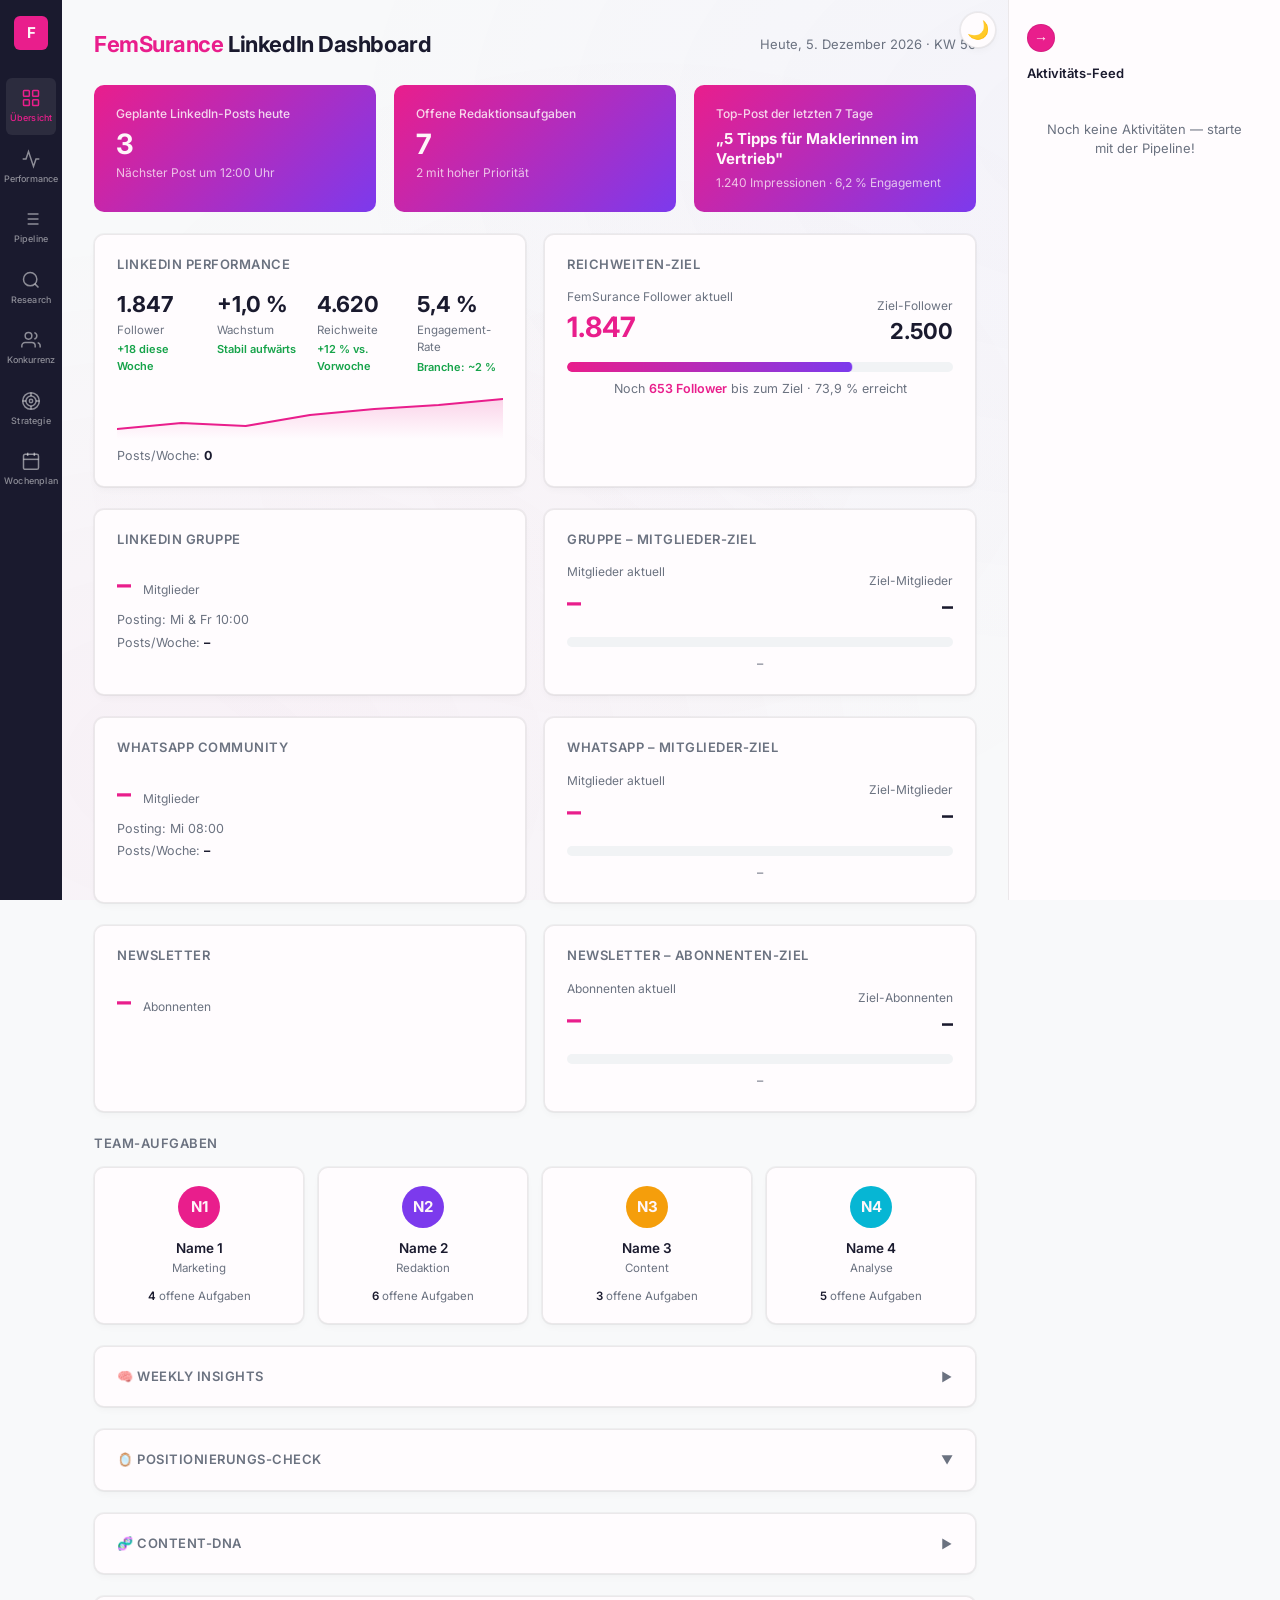
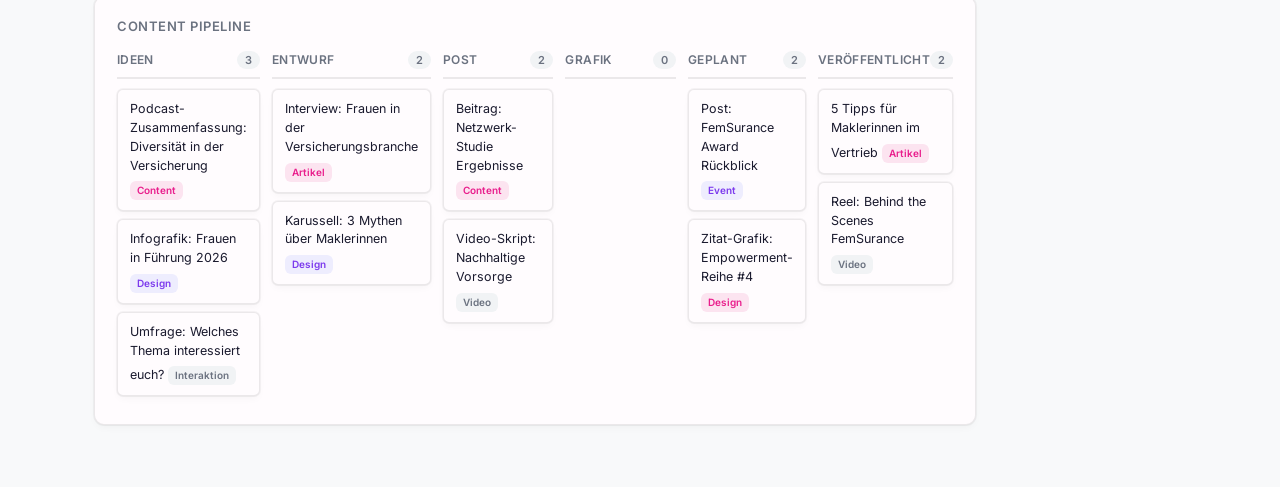
==== commit 13619365: "Convert 6 progress bars from width to transform:scaleX() GPU-accelerated: width triggers layout reca" ====
--- a/dashboard.html
+++ b/dashboard.html
@@ -237,7 +237,8 @@
   height: 100%;
   background: linear-gradient(90deg, var(--fem-pink), var(--fem-purple));
   border-radius: 5px;
-  transition: width 1s cubic-bezier(0.32, 0.72, 0, 1);
+  transform-origin: left center;
+  transition: transform 0.6s cubic-bezier(0.32, 0.72, 0, 1);
 }
 .goal-diff {
   font-size: 12.5px;
@@ -542,7 +543,7 @@
         </div>
       </div>
       <div class="progress-track">
-        <div class="progress-fill" style="width: 73.9%;"></div>
+        <div class="progress-fill" style="transform: scaleX(0.739);"></div>
       </div>
       <div class="goal-diff">Noch <strong>653 Follower</strong> bis zum Ziel · 73,9 % erreicht</div>
     </div>
@@ -572,7 +573,7 @@
         </div>
       </div>
       <div class="progress-track">
-        <div class="progress-fill" id="dashGruppeBar" style="width:0%;"></div>
+        <div class="progress-fill" id="dashGruppeBar" style="transform:scaleX(0);"></div>
       </div>
       <div class="goal-diff" id="dashGruppeDiff">–</div>
     </div>
@@ -602,7 +603,7 @@
         </div>
       </div>
       <div class="progress-track">
-        <div class="progress-fill" id="dashWhatsappBar" style="width:0%;"></div>
+        <div class="progress-fill" id="dashWhatsappBar" style="transform:scaleX(0);"></div>
       </div>
       <div class="goal-diff" id="dashWhatsappDiff">–</div>
     </div>
@@ -630,7 +631,7 @@
         </div>
       </div>
       <div class="progress-track">
-        <div class="progress-fill" id="dashNewsletterBar" style="width:0%;"></div>
+        <div class="progress-fill" id="dashNewsletterBar" style="transform:scaleX(0);"></div>
       </div>
       <div class="goal-diff" id="dashNewsletterDiff">–</div>
     </div>
@@ -931,7 +932,7 @@
       document.querySelector('.goal-target .goal-value').textContent = goal.toLocaleString('de-DE');
       const pct = goal > 0 ? Math.min((f / goal) * 100, 100) : 0;
       const remaining = Math.max(goal - f, 0);
-      document.querySelector('.progress-fill').style.width = pct.toFixed(1) + '%';
+      document.querySelector('.progress-fill').style.transform = 'scaleX(' + (pct / 100) + ')';
       document.querySelector('.goal-diff').innerHTML = `Noch <strong>${remaining.toLocaleString('de-DE')} Follower</strong> bis zum Ziel · ${pct.toFixed(1)} % erreicht`;
     }
 
@@ -943,7 +944,7 @@
       document.getElementById(goalValId).textContent = g > 0 ? g.toLocaleString('de-DE') : '–';
       const pct = g > 0 ? Math.min((c / g) * 100, 100) : 0;
       const remaining = Math.max(g - c, 0);
-      document.getElementById(barId).style.width = pct.toFixed(1) + '%';
+      document.getElementById(barId).style.transform = 'scaleX(' + (pct / 100) + ')';
       document.getElementById(diffId).innerHTML = g > 0
         ? `Noch <strong>${remaining.toLocaleString('de-DE')} ${label}</strong> bis zum Ziel · ${pct.toFixed(1)} % erreicht`
         : '–';
--- a/shared.css
+++ b/shared.css
@@ -132,6 +132,7 @@
 .btn-outline { background: none; color: var(--fem-pink); border: 1px solid var(--fem-pink); }
 .btn-outline:hover { background: var(--fem-pink); color: var(--text-on-accent); }
 .btn:active { transform: scale(0.97); }
+.btn:focus-visible { outline: 2px solid var(--fem-pink); outline-offset: 2px; }
 .btn:disabled, .btn[disabled] { opacity: 0.5; cursor: not-allowed; transform: none; }
 
 /* ── Button Press Feedback (all buttons) ── */
@@ -160,6 +161,7 @@
   box-shadow: var(--shadow); transition: all 0.2s;
 }
 .dm-toggle:hover { border-color: var(--fem-pink); }
+.dm-toggle:focus-visible { outline: 2px solid var(--fem-pink); outline-offset: 2px; }
 
 /* ── Icon Swap Animation ── */
 @keyframes iconSwap {
@@ -227,7 +229,9 @@
 
 /* ── Progress Bar GPU Hint ── */
 .progress-fill, .hero-fill, .comp-bar-fill, .trend-bar-fill {
-  will-change: width;
+  will-change: transform;
+  transform-origin: left center;
+  width: 100%;
 }
 
 /* ── Collapsible Sections ── */
